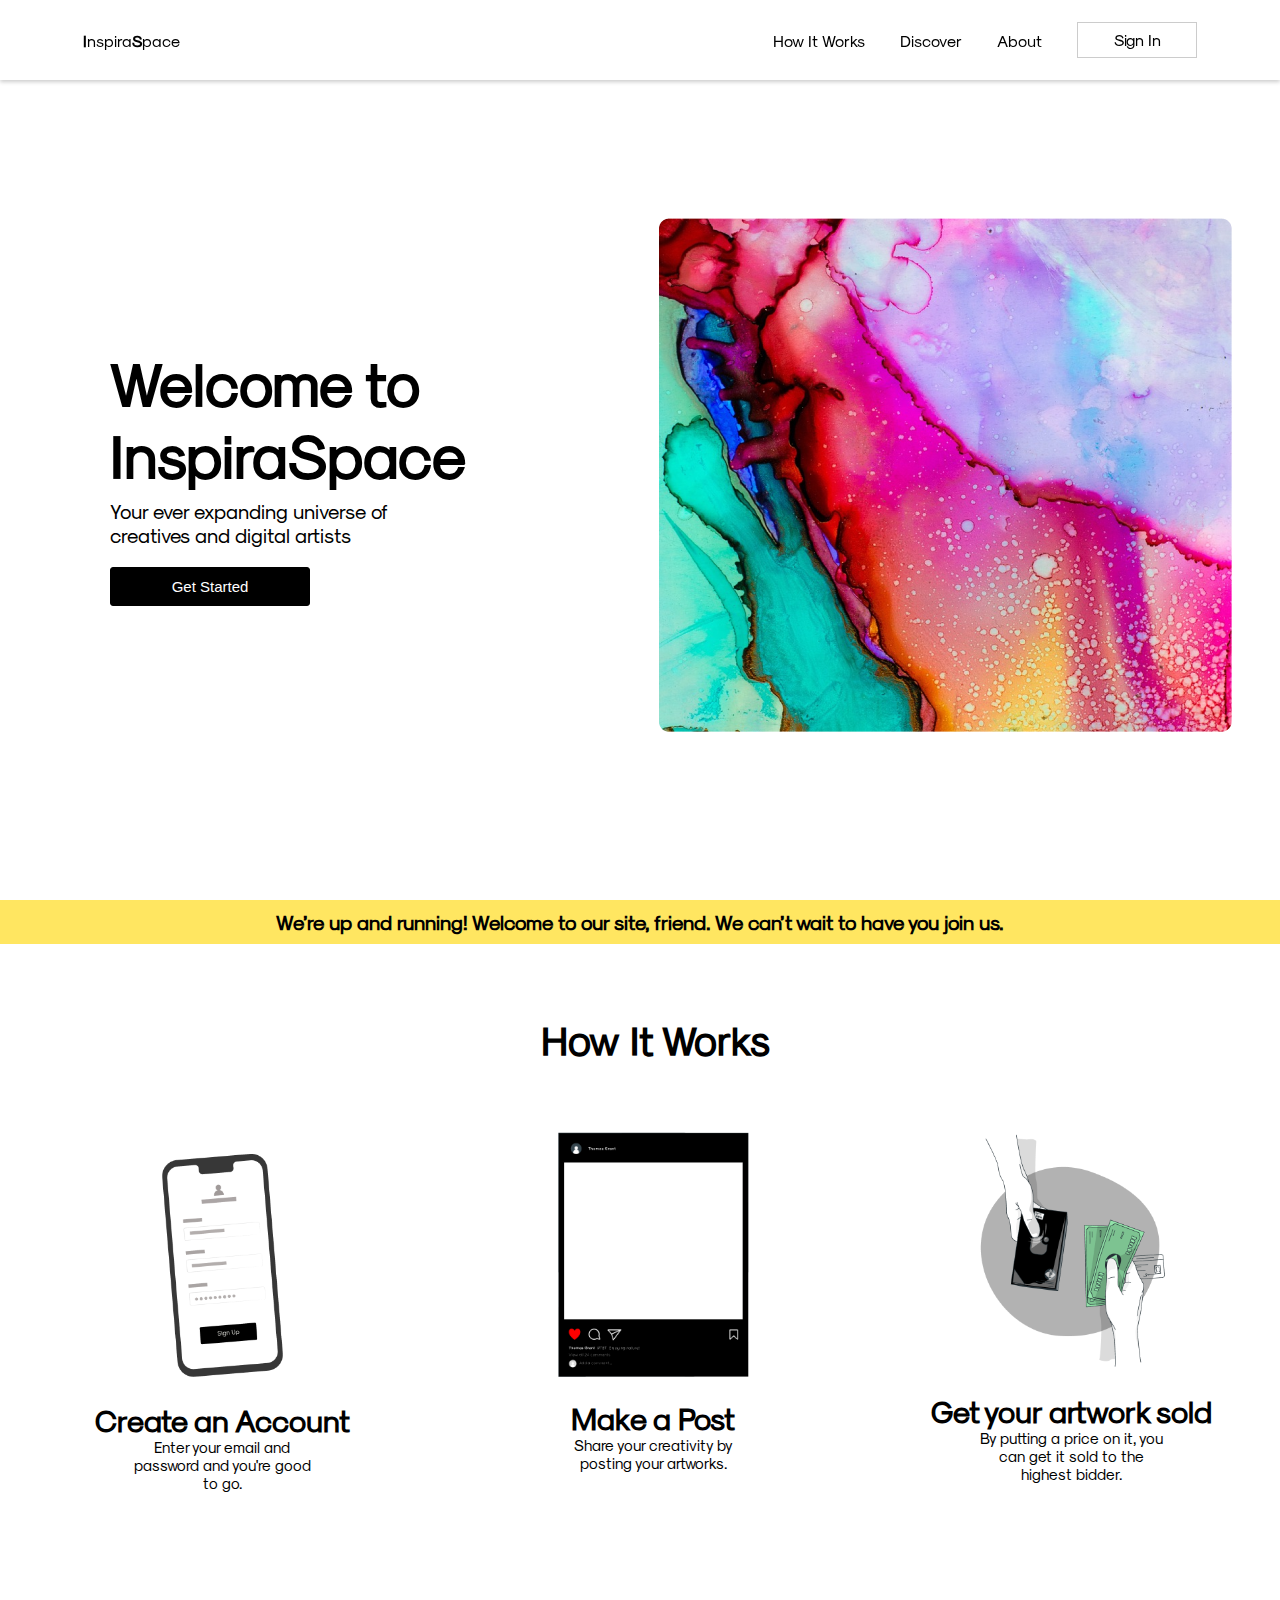
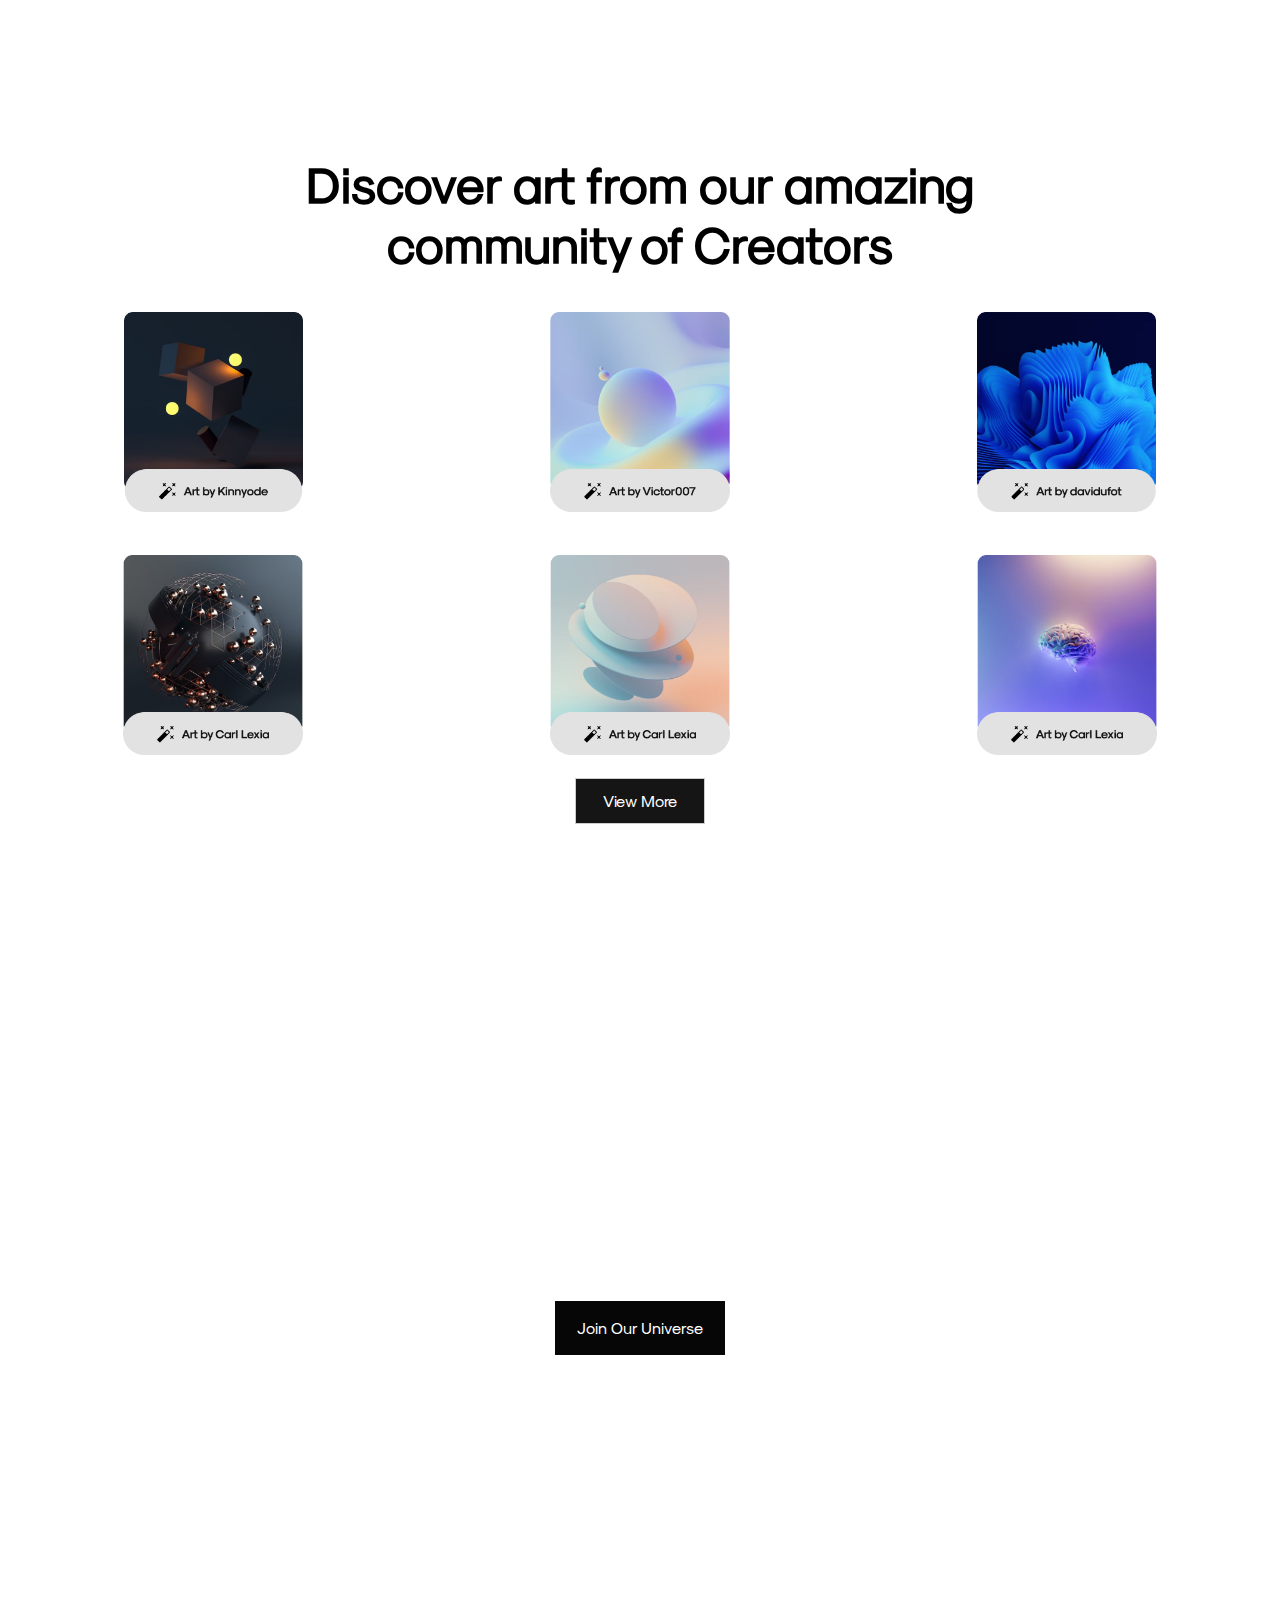
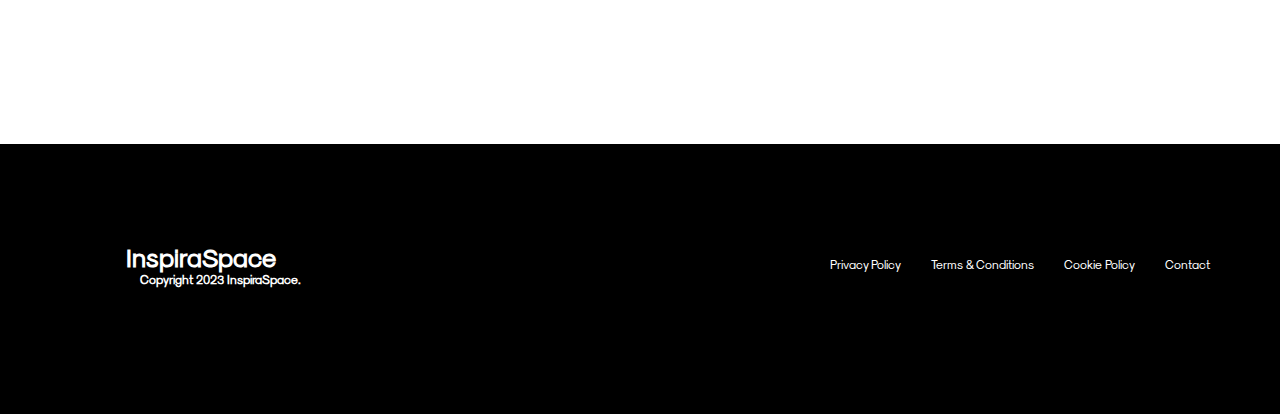
==== index.html @ c93349cf "yes" ====
<!DOCTYPE html>
<html lang="en">
  <head>
    <meta charset="UTF-8" />
    <meta http-equiv="X-UA-Compatible" content="IE=edge" />
    <meta name="viewport" content="width=device-width, initial-scale=1.0" />
    <title>InspiraSpace</title>
    <link rel="stylesheet" href="style.css" />
  </head>
  <body>
    <div class="header">
      <div class="navlinks">
        <p><b>I</b>nspira<b>S</b>pace</p>
        <a href=""></a>
        <a href=""></a>
        <a href=""></a>
        <a href=""></a>
        <div class="links">
          <a href=""></a>
          <a href=""></a>
          <a href=""></a>
          <a href=""></a>
          <a href="">How It Works</a>
          <a href="">Discover</a>
          <a href="">About</a>
          <a href="" class="signin"> Sign In </a>
        </div>
      </div>
    </div>

    <div class="twosections">
      <div class="section1">
        <div class="assets">
          <h1>Welcome to InspiraSpace</h1>
          <h2>Your ever expanding universe of creatives and digital artists</h2>
          <button>Get Started</button>
        </div>
      </div>

      <div class="section2"></div>
    </div>

    <div class="sectiontag">
      <p>
        We’re up and running! Welcome to our site, friend. We can’t wait to have
        you join us.
      </p>
    </div>
    <div class="text"><h1>How It Works</h1></div>
    <div class="divcontainer">
      <div class="middlesection">
        <div class="div1">
          <div class="sec1">
            <img src="Log In SVG.png" alt="" />
          </div>
          <h1>Create an Account</h1>
          <h2>Enter your email and password and you're good to go.</h2>
        </div>

        <div class="div2">
          <div class="sec2">
            <img src="Post.png" alt="" />
          </div>
          <h1>Make a Post</h1>
          <h2>Share your creativity by posting your artworks.</h2>
        </div>

        <div class="div3">
          <div class="sec3">
            <img src="Trade.png" alt="" />
          </div>
          <h1>Get your artwork sold</h1>
          <h2>
            By putting a price on it, you can get it sold to the highest bidder.
          </h2>
        </div>
      </div>
    </div>
    <div class="discoversection">
      <p>Discover art from our amazing community of Creators</p>
    </div>
    <div class="discoversection2">
      <div class="imagessection">
        <div class="sec7">
          <img src="Art Assets/one.png" alt="" />
        </div>

        <div class="sec8">
          <img src="Art Assets/two.png" alt="" />
        </div>

        <div class="sec9">
          <img src="Art Assets/three.png" alt="" />
        </div>
      </div>

      <div class="imagessection">
        <div class="sec4">
          <img src="Art Assets/four.png" alt="" />
        </div>

        <div class="sec5">
          <img src="Art Assets/five.png" alt="" />
        </div>

        <div class="sec6">
          <img src="Art Assets/six.png" alt="" />
        </div>
      </div>
    </div>

    <div class="viewmore">
      <p>View More</p>
    </div>
    <div class="footersection">
      <div class="footerimage">
        <div class="h1"></div>
        <h1>Unleash your creativity</h1>
        <div class="footerbutton">
          <p>Join Our Universe</p>
        </div>
      </div>
    </div>

    <div class="footertext">
      <div class="footersections">
        <div class="ftext1">
          <div class="details">
            <h1>InspiraSpace</h1>
            <h2>Copyright 2023 InspiraSpace.</h2>
          </div>
        </div>
        <div class="ftext2">
          <div class="detailstwo">
            <p>Privacy Policy</p>
            <p>Terms & Conditions</p>
            <p>Cookie Policy</p>
            <p>Contact</p>
          </div>
        </div>
      </div>
    </div>
  </body>
</html>
---- style.css ----
@font-face {
    font-family: myfont1;
    src: url(Sk-Modernist/Sk-Modernist-Regular.otf);
}


*,body{
    margin: 0;
    padding: 0;
    box-sizing: border-box;
}

body{
    font-family: myfont1;
}

.header{
    position: fixed;
    background-color: white;
    width: 100%;
    padding: 17px;
    box-shadow: 0 2px 4px 0 rgba(0,0,0,.2);
}

.navlinks{
    display: flex;
    width: 100%;
    align-items: center;
    padding: 5px;
    justify-content: space-evenly;
    gap: 30px;
    
}



.links{
    display: flex;
    gap: 35px;
    align-items: center;
}
.links a{
    text-decoration: none;
    color: black;
}


.twosections{
    display: flex;
    background-color: rgb(255, 255, 255);
    width: 100%;
    height: 100vh;
    padding: 30px;

}

.section1{
    display: flex;
    width: 100%;
    justify-content: flex-start;
    flex-direction: column;
    justify-content: center;
}

.assets{

    width: 95%;
    justify-self: flex-start;
    padding-left: 50px;
    margin-top: 50px;
}

.section1 h1{
    font-weight: 800;
    font-size: 60px;
    padding-left: 30px;
}

.section1 h2{
width: 60%;
display: flex;
padding-left: 30px;
font-size: 20px;
padding-top: 10px;
font-weight: lighter;
}


.section1 button{
    background-color: rgb(0, 0, 0);
    color: white;
    width: 200px;
    padding: 10px;
    border: 1px solid black;
    border-radius: 3px;
    font-size: 15px;
    justify-content: center;
    margin-top: 20px;
    margin-left: 30px;
    border: 1px solid black;
    transition: 0.5s;
}

.section1 button:hover{
    background-color: white;
    color: black;
}

.signin:hover{
    background-color: black;
    color: white;
    border: 1px solid #fff;
}

.signin{
    width: 120px;
    display: flex;
    justify-content: center;
    align-items: center;
    padding: 5px;
    border: 1px solid #ccc;
    text-decoration: none;
color: black;
font-weight: 400;
line-height: 24px;
letter-spacing: -0.01em;
transition: 0.5s;

}
.section2{
    display: flex;
    width: 100%;
    background-image: url(image\ 4.png);
    background-size:auto;
    background-repeat: no-repeat;
    background-position: center;
    margin-top: 50px;
}

.sectiontag{
    width: 100%;
    background-color: #FFE661;
    color: black;
    padding: 10px;
    text-align: center;
}

.sectiontag p{
    font-size: 20px;
    font-weight: bold;
}

.text h1{
    justify-content: center;
    display: flex;
    font-size: 40px;
    margin-top: 70px;
    margin-left: 30px;

}

.middlesection{
    margin-top: 50px;
    display: flex;
    width: 100%;
    height: 70vh;
}

.sec1{
    width: 100%;
    height: fit-content;
    padding: 20px;
    
}

.sec1:hover {
    -ms-transform: scale(1.1); 
    -webkit-transform: scale(1.1); 
    transform: scale(1.1); 
    transition: 0.4s;
  }

.div1 h1, .div2 h1, .div3 h1{
    font-size: 30px;

}

.div1 h2{
    font-size: 15px;
    width: 45%;
    margin-left: auto;
    margin-right: auto;
    font-weight: lighter;
}

.div2 h2{
    font-size: 15px;
    width: 40%;
    margin-left: auto;
    margin-right: auto;
    font-weight: lighter;
}

.div3 h2{
    font-size: 15px;
    width: 45%;
    margin-left: auto;
    margin-right: auto;
    font-weight: lighter;
}

.sec1 img{
    width: 100%;
    height: 227px;
    object-fit: contain;  
}

.sec3 img{
    width: 100%;
    height: 238px;
    object-fit: contain;  
}


.sec2 img{
    width: 100%;
    height: 245px;
    object-fit: contain;
}

.sec2{
    width: 100%;
    height: fit-content;
padding: 20px;

}

.sec2:hover {
    -ms-transform: scale(1.1); 
    -webkit-transform: scale(1.1); 
    transform: scale(1.1); 
    transition: 0.4s;
  }

.sec3{
    width: 100%;
    height: fit-content;
    padding: 20px;
    
}

.sec3:hover {
    -ms-transform: scale(1.1); 
    -webkit-transform: scale(1.1); 
    transform: scale(1.1); 
    transition: 0.4s;
  }

.sec4, .sec5, .sec6{
    width: 100%;
    padding: 10px;
}

.sec4 img, .sec5 img, .sec6 img{
    width: 100%;
    height: 200px;
    object-fit: contain;
}

.sec7, .sec8, .sec9{
    width: 100%;
    padding: 10px;
}

.sec7 img, .sec8 img, .sec9 img{
    width: 100%;
    height: 200px;
    object-fit: contain;
}




.div1{
    display: flex;
    flex-direction: column;
    width: 100%;
    text-align: center;
    padding: 20px;
}


.div2{
    text-align: center;
    display: flex;
    flex-direction: column;
    width: 100%;
}

.div3{
    display: flex;
    flex-direction: column;
    width: 100%;
    text-align: center;
}

.divcontainer{
    display: flex;
}

.discoversection{
    width: 100%;
    color: black;
    padding: 10px;
    text-align: center;
    display: flex;
    justify-content: center;
}

.discoversection p{
    font-size: 50px;
    font-weight: bold;
    width: 60%;
}

.imagessection{
    display: flex;
    width: 100%;
    margin-top: 20px;
    


}


.viewmore{
    width:130px;
    display: flex;
    justify-content: center;
    align-items: center;
    padding: 10px;
    border: 1px solid #ccc;
    text-decoration: none;
    color: white;
    background-color: #151515;
    font-weight: 400;
    line-height: 24px;
    letter-spacing: -0.01em;
    transition: 0.5s;
    margin-left: auto;
    margin-right: auto;
    margin-top: 10px;

}




.footersection{
    display: flex;
    margin-top: 20px;
    background-image: url(Frame\ 96.png);
    width: 100%;
    height: 100vh;
    justify-content: center;
    align-items: center;
    text-align: center;
    background-repeat: no-repeat;
    background-size: cover;
    background-attachment: fixed;
    
}


.footerimage h1{
   color: white;
  

}
.footerbutton{
    display:flex;
justify-content: center;


}

.footerbutton p{
    width:170px;
    display: flex;
    justify-content: center;
    align-items: center;
    padding: 15px;
    text-decoration: none;
    color: white;
    background-color: #060606;
    font-weight: 400;
    line-height: 24px;
    margin-top: 30px;
}

.footertext{
    display: flex;
    background: black;
    width: 100%;
    height: 30vh;
}

.footersections{
    display: flex;
    width: 100%;
    padding: 20px;
    justify-content: center;
}

.ftext1{
    display: flex;
    width: 100%;
    height: 200px;
  
}

.ftext2{
    display: flex;
    width: 100%;
    height: 200px;
}

.details{
    display: flex;
    justify-content: center;
    flex-direction: column;
    align-items: center;
    text-align: center;
}


.details h1{
font-size: 25px;
padding-left: 80px;
color: white;

}

.details h2{
    font-size: 12px;
    padding-left: 120px;
    color: white;
}

.detailstwo{
    margin-right: 50px;
    display: flex;
    justify-content: center;
    flex-direction: row;
    gap: 30px;
    align-items: center;
    text-align: center;
    margin-left: auto;
}
.detailstwo p{
    font-size: 12px;
    color: white;
}
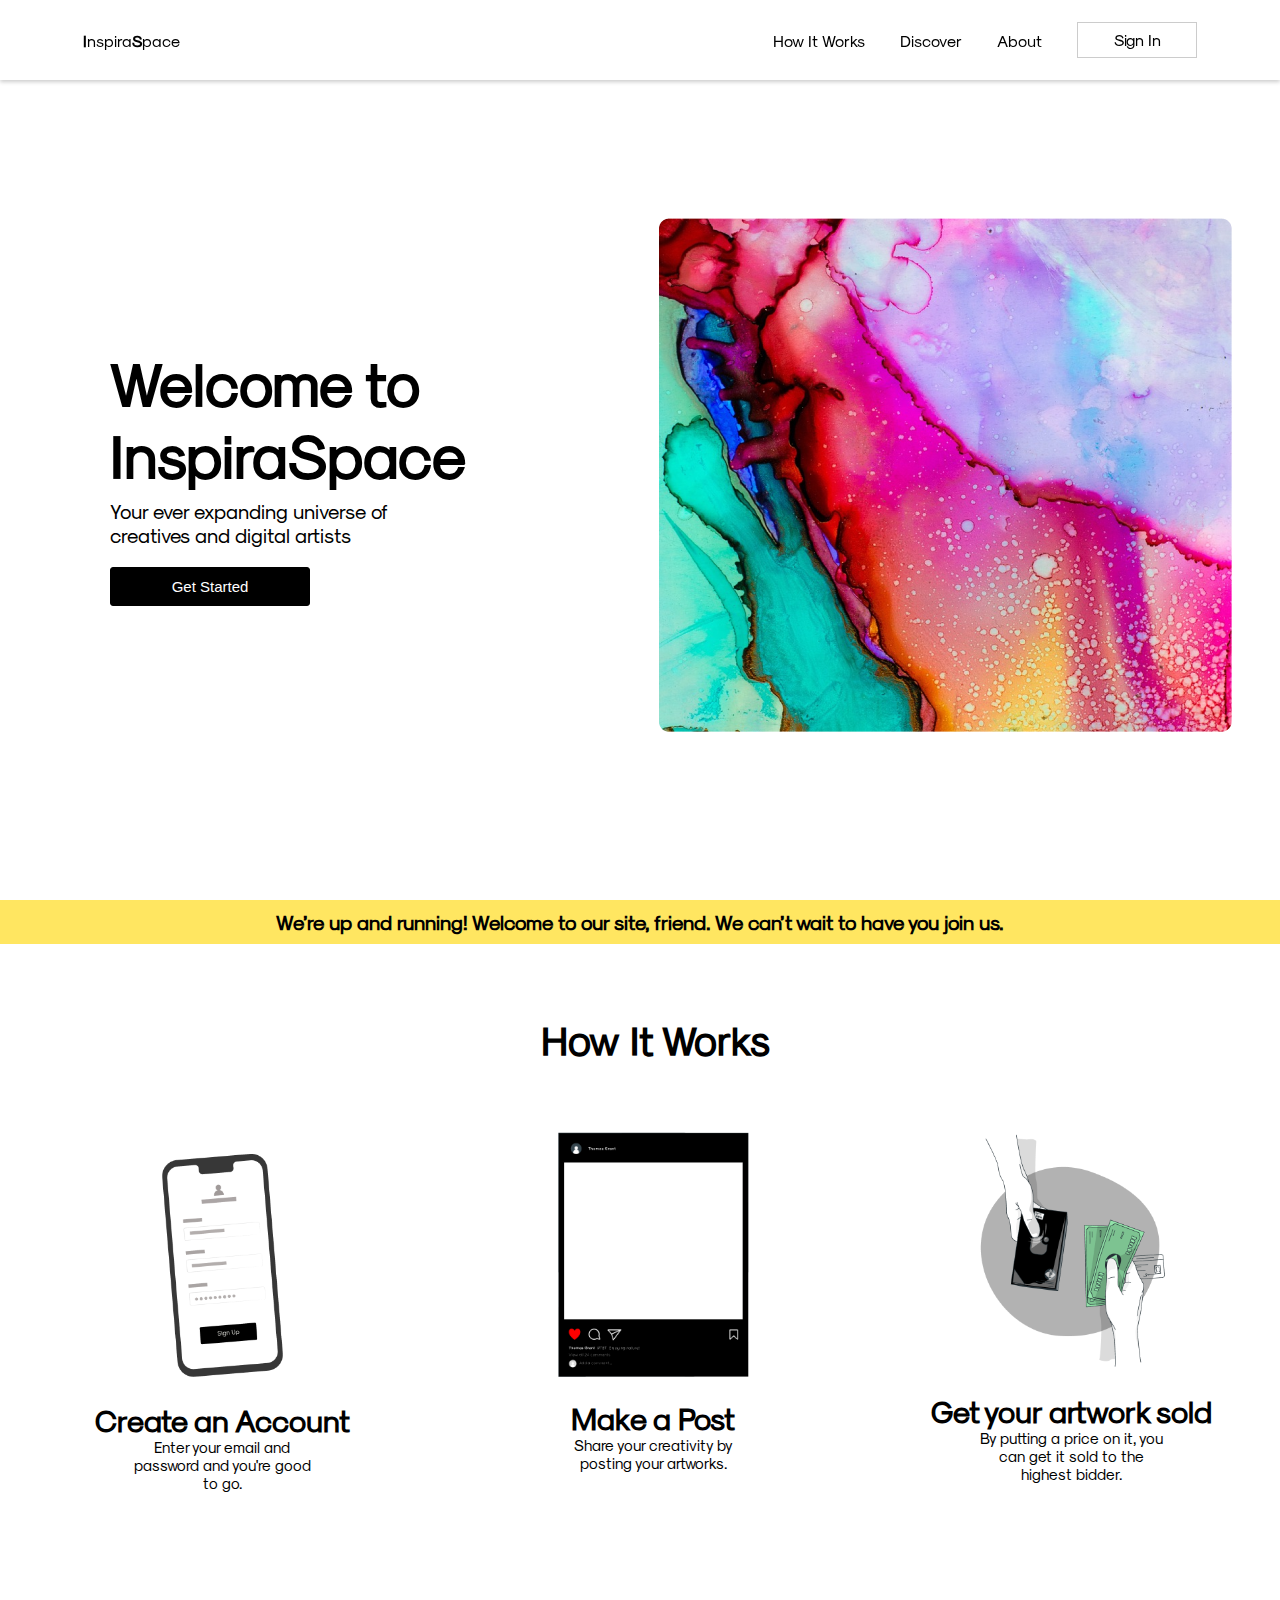
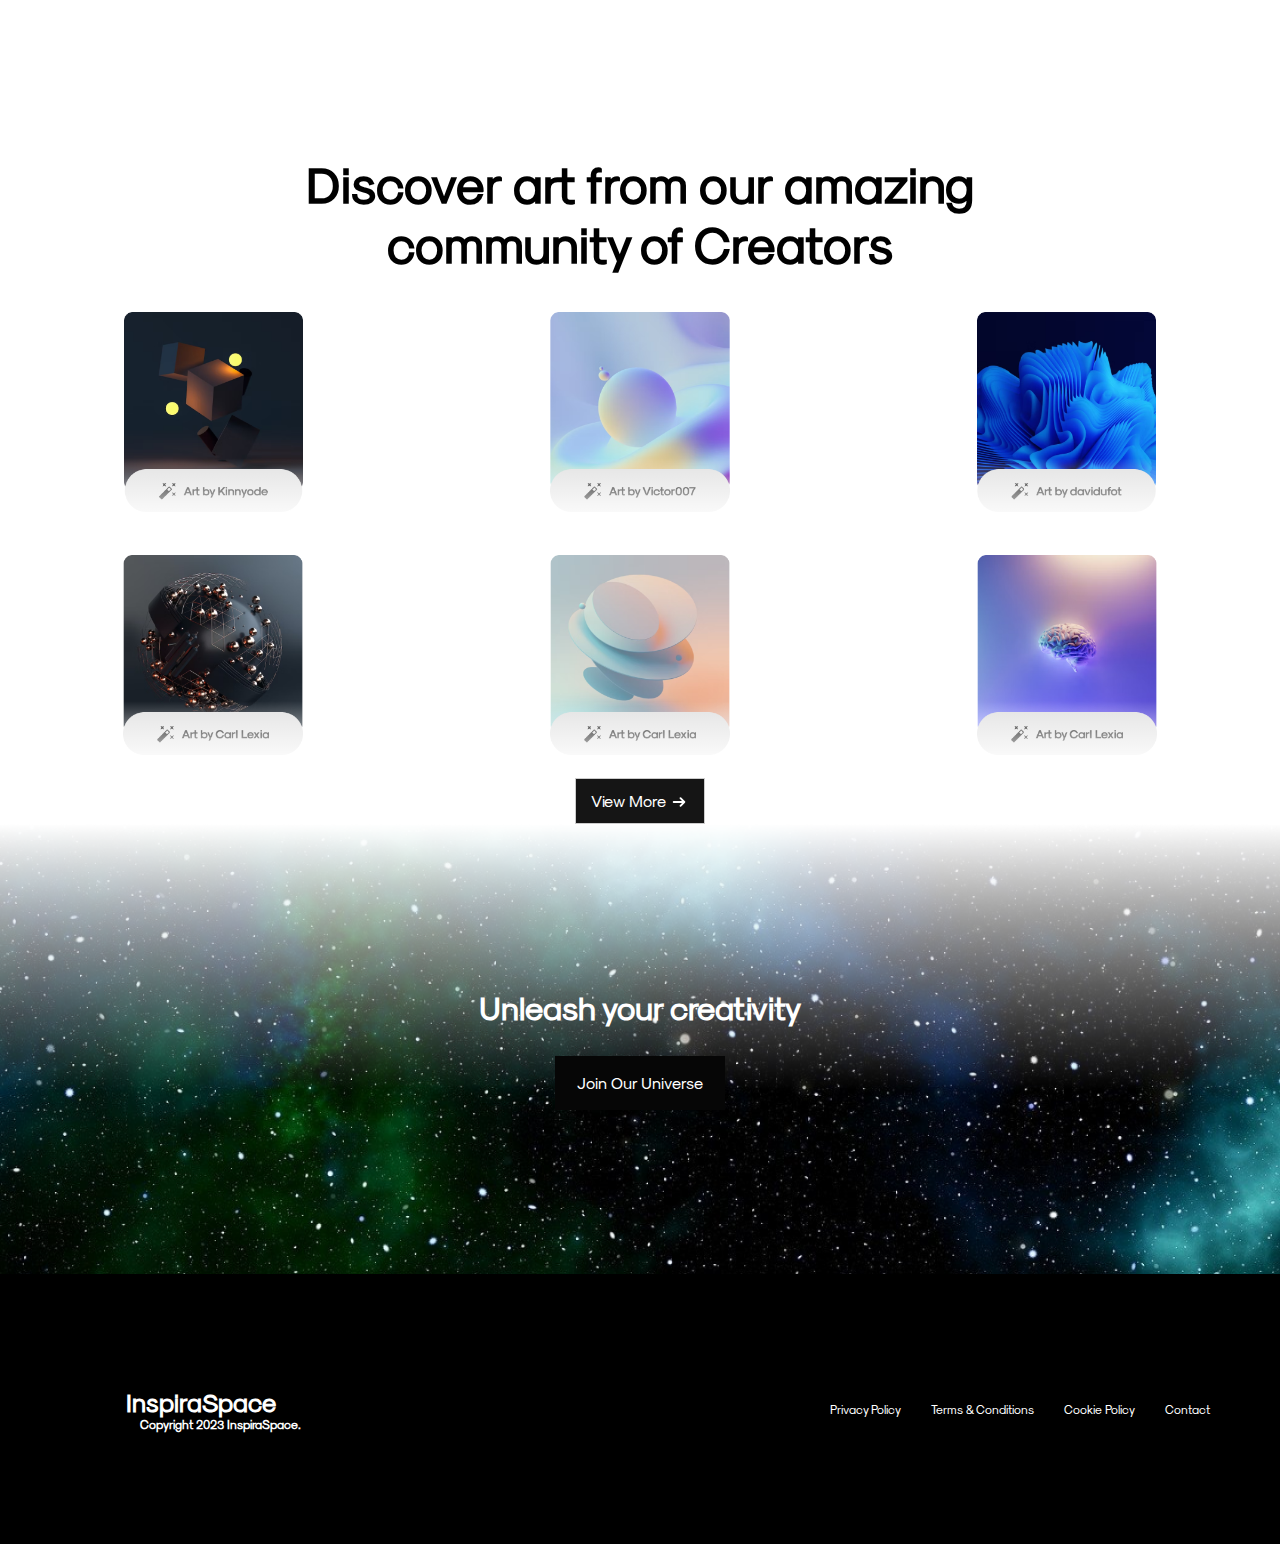
==== commit 625bd591: "Update: Some Minor Fixes" ====
--- a/index.html
+++ b/index.html
@@ -7,6 +7,7 @@
     <title>InspiraSpace</title>
     <link rel="stylesheet" href="style.css" />
   </head>
+
   <body>
     <div class="header">
       <div class="navlinks">
@@ -46,7 +47,9 @@
         you join us.
       </p>
     </div>
-    <div class="text"><h1>How It Works</h1></div>
+    <div class="text">
+      <h1>How It Works</h1>
+    </div>
     <div class="divcontainer">
       <div class="middlesection">
         <div class="div1">
@@ -110,7 +113,25 @@
     </div>
 
     <div class="viewmore">
-      <p>View More</p>
+      <p>
+        View More
+        <svg
+          width="20"
+          height="10"
+          viewBox="0 0 20 16"
+          fill="none"
+          xmlns="http://www.w3.org/2000/svg"
+        >
+          <path
+            d="M12.43 1.93005L18.5 8.00005L12.43 14.0701M1.5 8.00005H18.33"
+            stroke="white"
+            stroke-width="3"
+            stroke-miterlimit="10"
+            stroke-linecap="round"
+            stroke-linejoin="round"
+          />
+        </svg>
+      </p>
     </div>
     <div class="footersection">
       <div class="footerimage">
--- a/style.css
+++ b/style.css
@@ -3,58 +3,55 @@
     src: url(Sk-Modernist/Sk-Modernist-Regular.otf);
 }
 
-
-*,body{
+*,
+body {
     margin: 0;
     padding: 0;
     box-sizing: border-box;
 }
 
-body{
+body {
     font-family: myfont1;
 }
 
-.header{
+.header {
     position: fixed;
     background-color: white;
     width: 100%;
     padding: 17px;
-    box-shadow: 0 2px 4px 0 rgba(0,0,0,.2);
-}
-
-.navlinks{
+    box-shadow: 0 2px 4px 0 rgba(0, 0, 0, 0.2);
+    z-index: 10000;
+}
+
+.navlinks {
     display: flex;
     width: 100%;
     align-items: center;
     padding: 5px;
     justify-content: space-evenly;
     gap: 30px;
-    
-}
-
-
-
-.links{
+}
+
+.links {
     display: flex;
     gap: 35px;
     align-items: center;
 }
-.links a{
+
+.links a {
     text-decoration: none;
     color: black;
 }
 
-
-.twosections{
+.twosections {
     display: flex;
     background-color: rgb(255, 255, 255);
     width: 100%;
     height: 100vh;
     padding: 30px;
-
-}
-
-.section1{
+}
+
+.section1 {
     display: flex;
     width: 100%;
     justify-content: flex-start;
@@ -62,31 +59,29 @@
     justify-content: center;
 }
 
-.assets{
-
+.assets {
     width: 95%;
     justify-self: flex-start;
     padding-left: 50px;
     margin-top: 50px;
 }
 
-.section1 h1{
+.section1 h1 {
     font-weight: 800;
     font-size: 60px;
     padding-left: 30px;
 }
 
-.section1 h2{
-width: 60%;
-display: flex;
-padding-left: 30px;
-font-size: 20px;
-padding-top: 10px;
-font-weight: lighter;
-}
-
-
-.section1 button{
+.section1 h2 {
+    width: 60%;
+    display: flex;
+    padding-left: 30px;
+    font-size: 20px;
+    padding-top: 10px;
+    font-weight: lighter;
+}
+
+.section1 button {
     background-color: rgb(0, 0, 0);
     color: white;
     width: 200px;
@@ -101,18 +96,18 @@
     transition: 0.5s;
 }
 
-.section1 button:hover{
+.section1 button:hover {
     background-color: white;
     color: black;
 }
 
-.signin:hover{
+.signin:hover {
     background-color: black;
     color: white;
     border: 1px solid #fff;
 }
 
-.signin{
+.signin {
     width: 120px;
     display: flex;
     justify-content: center;
@@ -120,72 +115,71 @@
     padding: 5px;
     border: 1px solid #ccc;
     text-decoration: none;
-color: black;
-font-weight: 400;
-line-height: 24px;
-letter-spacing: -0.01em;
-transition: 0.5s;
-
-}
-.section2{
+    color: black;
+    font-weight: 400;
+    line-height: 24px;
+    letter-spacing: -0.01em;
+    transition: 0.5s;
+}
+
+.section2 {
     display: flex;
     width: 100%;
     background-image: url(image\ 4.png);
-    background-size:auto;
+    background-size: auto;
     background-repeat: no-repeat;
     background-position: center;
     margin-top: 50px;
 }
 
-.sectiontag{
-    width: 100%;
-    background-color: #FFE661;
+.sectiontag {
+    width: 100%;
+    background-color: #ffe661;
     color: black;
     padding: 10px;
     text-align: center;
 }
 
-.sectiontag p{
+.sectiontag p {
     font-size: 20px;
     font-weight: bold;
 }
 
-.text h1{
+.text h1 {
     justify-content: center;
     display: flex;
     font-size: 40px;
     margin-top: 70px;
     margin-left: 30px;
-
-}
-
-.middlesection{
+}
+
+.middlesection {
     margin-top: 50px;
     display: flex;
     width: 100%;
     height: 70vh;
 }
 
-.sec1{
+.sec1 {
     width: 100%;
     height: fit-content;
     padding: 20px;
-    
 }
 
 .sec1:hover {
-    -ms-transform: scale(1.1); 
-    -webkit-transform: scale(1.1); 
-    transform: scale(1.1); 
+    -ms-transform: scale(1.1);
+    -webkit-transform: scale(1.1);
+    transform: scale(1.1);
     transition: 0.4s;
-  }
-
-.div1 h1, .div2 h1, .div3 h1{
+}
+
+.div1 h1,
+.div2 h1,
+.div3 h1 {
     font-size: 30px;
-
-}
-
-.div1 h2{
+}
+
+.div1 h2 {
     font-size: 15px;
     width: 45%;
     margin-left: auto;
@@ -193,7 +187,7 @@
     font-weight: lighter;
 }
 
-.div2 h2{
+.div2 h2 {
     font-size: 15px;
     width: 40%;
     margin-left: auto;
@@ -201,7 +195,7 @@
     font-weight: lighter;
 }
 
-.div3 h2{
+.div3 h2 {
     font-size: 15px;
     width: 45%;
     margin-left: auto;
@@ -209,79 +203,81 @@
     font-weight: lighter;
 }
 
-.sec1 img{
+.sec1 img {
     width: 100%;
     height: 227px;
-    object-fit: contain;  
-}
-
-.sec3 img{
+    object-fit: contain;
+}
+
+.sec3 img {
     width: 100%;
     height: 238px;
-    object-fit: contain;  
-}
-
-
-.sec2 img{
+    object-fit: contain;
+}
+
+.sec2 img {
     width: 100%;
     height: 245px;
     object-fit: contain;
 }
 
-.sec2{
-    width: 100%;
-    height: fit-content;
-padding: 20px;
-
-}
-
-.sec2:hover {
-    -ms-transform: scale(1.1); 
-    -webkit-transform: scale(1.1); 
-    transform: scale(1.1); 
-    transition: 0.4s;
-  }
-
-.sec3{
+.sec2 {
     width: 100%;
     height: fit-content;
     padding: 20px;
-    
+}
+
+.sec2:hover {
+    -ms-transform: scale(1.1);
+    -webkit-transform: scale(1.1);
+    transform: scale(1.1);
+    transition: 0.4s;
+}
+
+.sec3 {
+    width: 100%;
+    height: fit-content;
+    padding: 20px;
 }
 
 .sec3:hover {
-    -ms-transform: scale(1.1); 
-    -webkit-transform: scale(1.1); 
-    transform: scale(1.1); 
+    -ms-transform: scale(1.1);
+    -webkit-transform: scale(1.1);
+    transform: scale(1.1);
     transition: 0.4s;
-  }
-
-.sec4, .sec5, .sec6{
-    width: 100%;
-    padding: 10px;
-}
-
-.sec4 img, .sec5 img, .sec6 img{
+}
+
+.sec4,
+.sec5,
+.sec6 {
+    width: 100%;
+    padding: 10px;
+}
+
+.sec4 img,
+.sec5 img,
+.sec6 img {
     width: 100%;
     height: 200px;
     object-fit: contain;
 }
 
-.sec7, .sec8, .sec9{
-    width: 100%;
-    padding: 10px;
-}
-
-.sec7 img, .sec8 img, .sec9 img{
+.sec7,
+.sec8,
+.sec9 {
+    width: 100%;
+    padding: 10px;
+}
+
+.sec7 img,
+.sec8 img,
+.sec9 img {
     width: 100%;
     height: 200px;
     object-fit: contain;
 }
 
-
-
-
-.div1{
+.div1 {
     display: flex;
     flex-direction: column;
     width: 100%;
@@ -289,26 +285,25 @@
     padding: 20px;
 }
 
-
-.div2{
+.div2 {
     text-align: center;
     display: flex;
     flex-direction: column;
     width: 100%;
 }
 
-.div3{
+.div3 {
     display: flex;
     flex-direction: column;
     width: 100%;
     text-align: center;
 }
 
-.divcontainer{
-    display: flex;
-}
-
-.discoversection{
+.divcontainer {
+    display: flex;
+}
+
+.discoversection {
     width: 100%;
     color: black;
     padding: 10px;
@@ -317,24 +312,32 @@
     justify-content: center;
 }
 
-.discoversection p{
+.discoversection p {
     font-size: 50px;
     font-weight: bold;
     width: 60%;
 }
 
-.imagessection{
+.imagessection {
     display: flex;
     width: 100%;
     margin-top: 20px;
-    
-
-
-}
-
-
-.viewmore{
-    width:130px;
+    position: relative;
+}
+
+.imagessection::before {
+    content: "";
+    position: absolute;
+    top: 0;
+    left: 0;
+    width: 100%;
+    height: 100%;
+    background: linear-gradient( 180deg, rgba(217, 217, 217, 0) 70%, #ffffff 100%);
+    pointer-events: none;
+}
+
+.viewmore {
+    width: 130px;
     display: flex;
     justify-content: center;
     align-items: center;
@@ -350,42 +353,31 @@
     margin-left: auto;
     margin-right: auto;
     margin-top: 10px;
-
-}
-
-
-
-
-.footersection{
-    display: flex;
-    margin-top: 20px;
+    position: relative;
+}
+
+.footersection {
+    display: flex;
     background-image: url(Frame\ 96.png);
     width: 100%;
-    height: 100vh;
-    justify-content: center;
-    align-items: center;
-    text-align: center;
-    background-repeat: no-repeat;
+    height: 50vh;
+    justify-content: center;
+    align-items: center;
+    text-align: center;
     background-size: cover;
-    background-attachment: fixed;
-    
-}
-
-
-.footerimage h1{
-   color: white;
-  
-
-}
-.footerbutton{
-    display:flex;
-justify-content: center;
-
-
-}
-
-.footerbutton p{
-    width:170px;
+}
+
+.footerimage h1 {
+    color: white;
+}
+
+.footerbutton {
+    display: flex;
+    justify-content: center;
+}
+
+.footerbutton p {
+    width: 170px;
     display: flex;
     justify-content: center;
     align-items: center;
@@ -398,34 +390,31 @@
     margin-top: 30px;
 }
 
-.footertext{
+.footertext {
     display: flex;
     background: black;
     width: 100%;
     height: 30vh;
 }
 
-.footersections{
+.footersections {
     display: flex;
     width: 100%;
     padding: 20px;
     justify-content: center;
 }
 
-.ftext1{
-    display: flex;
-    width: 100%;
-    height: 200px;
-  
-}
-
-.ftext2{
-    display: flex;
-    width: 100%;
-    height: 200px;
-}
-
-.details{
+.ftext1 {
+    display: flex;
+    width: 100%;
+}
+
+.ftext2 {
+    display: flex;
+    width: 100%;
+}
+
+.details {
     display: flex;
     justify-content: center;
     flex-direction: column;
@@ -433,21 +422,19 @@
     text-align: center;
 }
 
-
-.details h1{
-font-size: 25px;
-padding-left: 80px;
-color: white;
-
-}
-
-.details h2{
+.details h1 {
+    font-size: 25px;
+    padding-left: 80px;
+    color: white;
+}
+
+.details h2 {
     font-size: 12px;
     padding-left: 120px;
     color: white;
 }
 
-.detailstwo{
+.detailstwo {
     margin-right: 50px;
     display: flex;
     justify-content: center;
@@ -457,7 +444,8 @@
     text-align: center;
     margin-left: auto;
 }
-.detailstwo p{
+
+.detailstwo p {
     font-size: 12px;
     color: white;
 }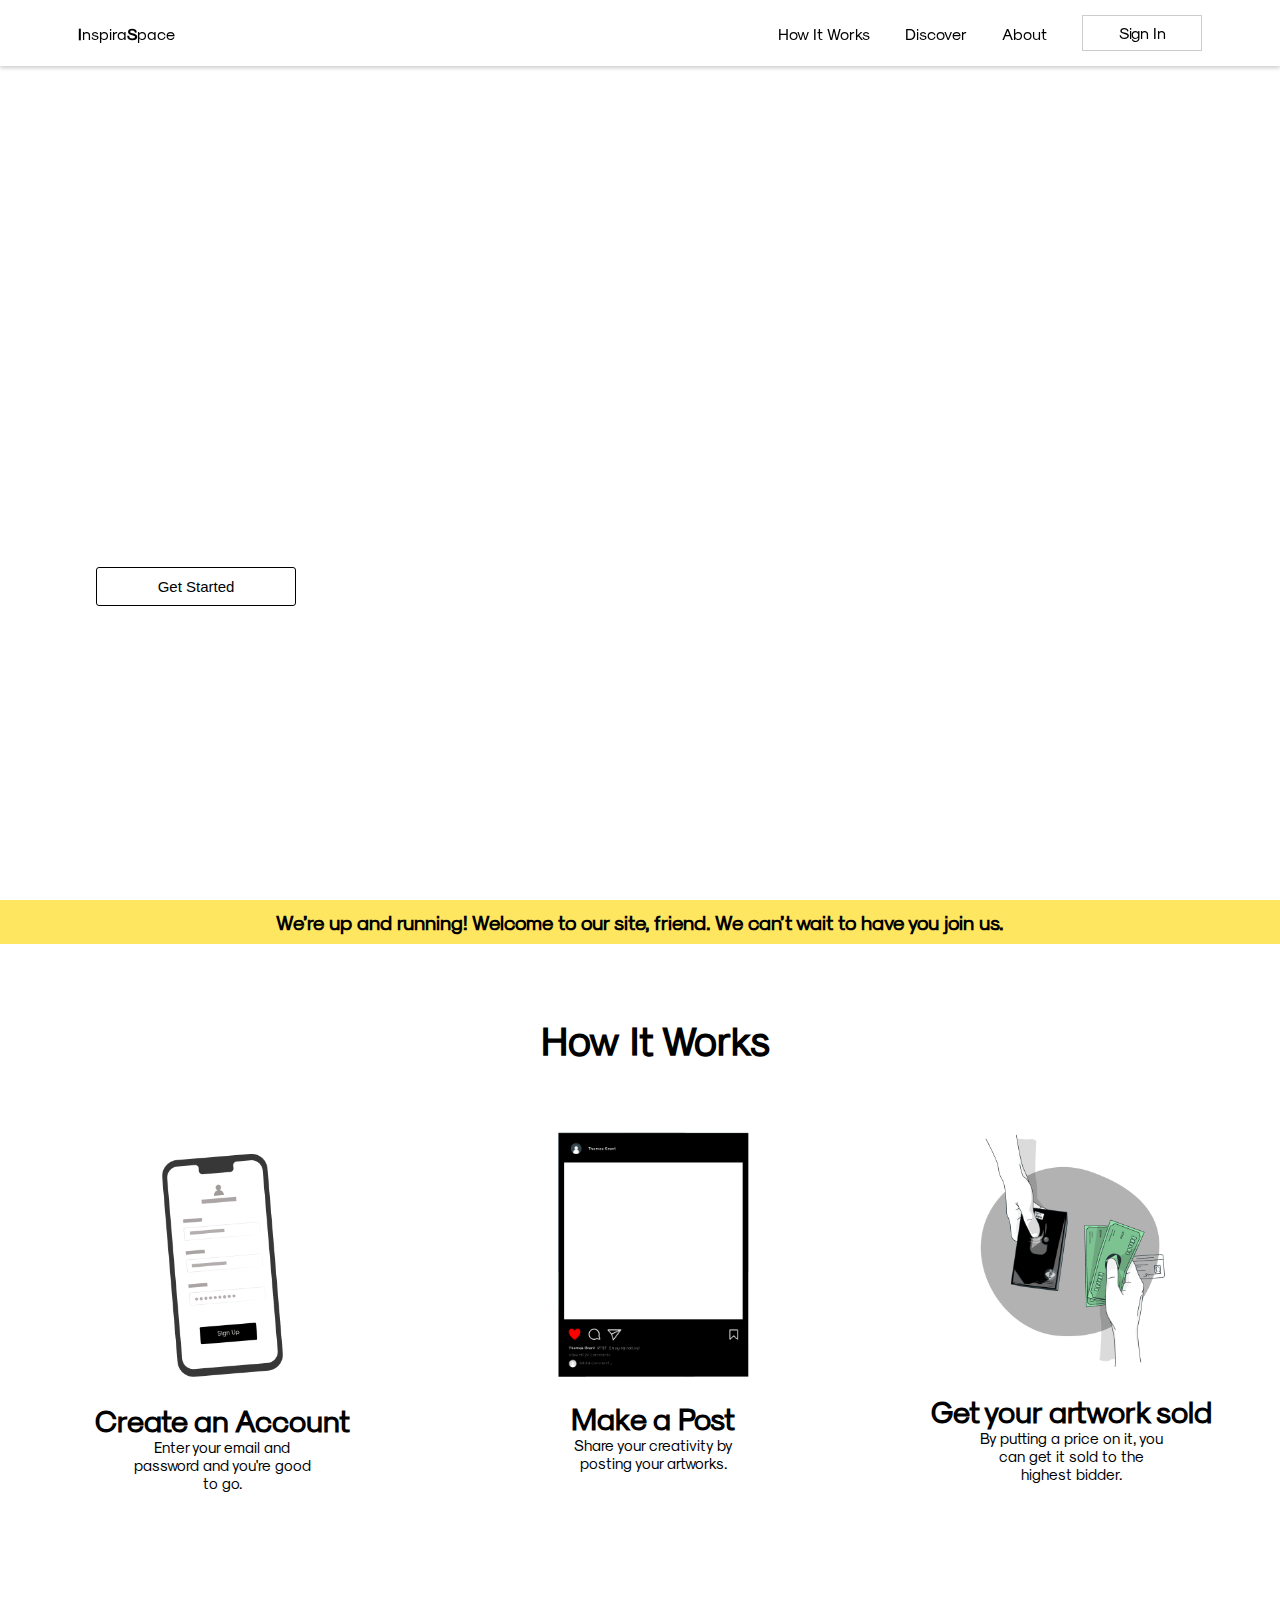
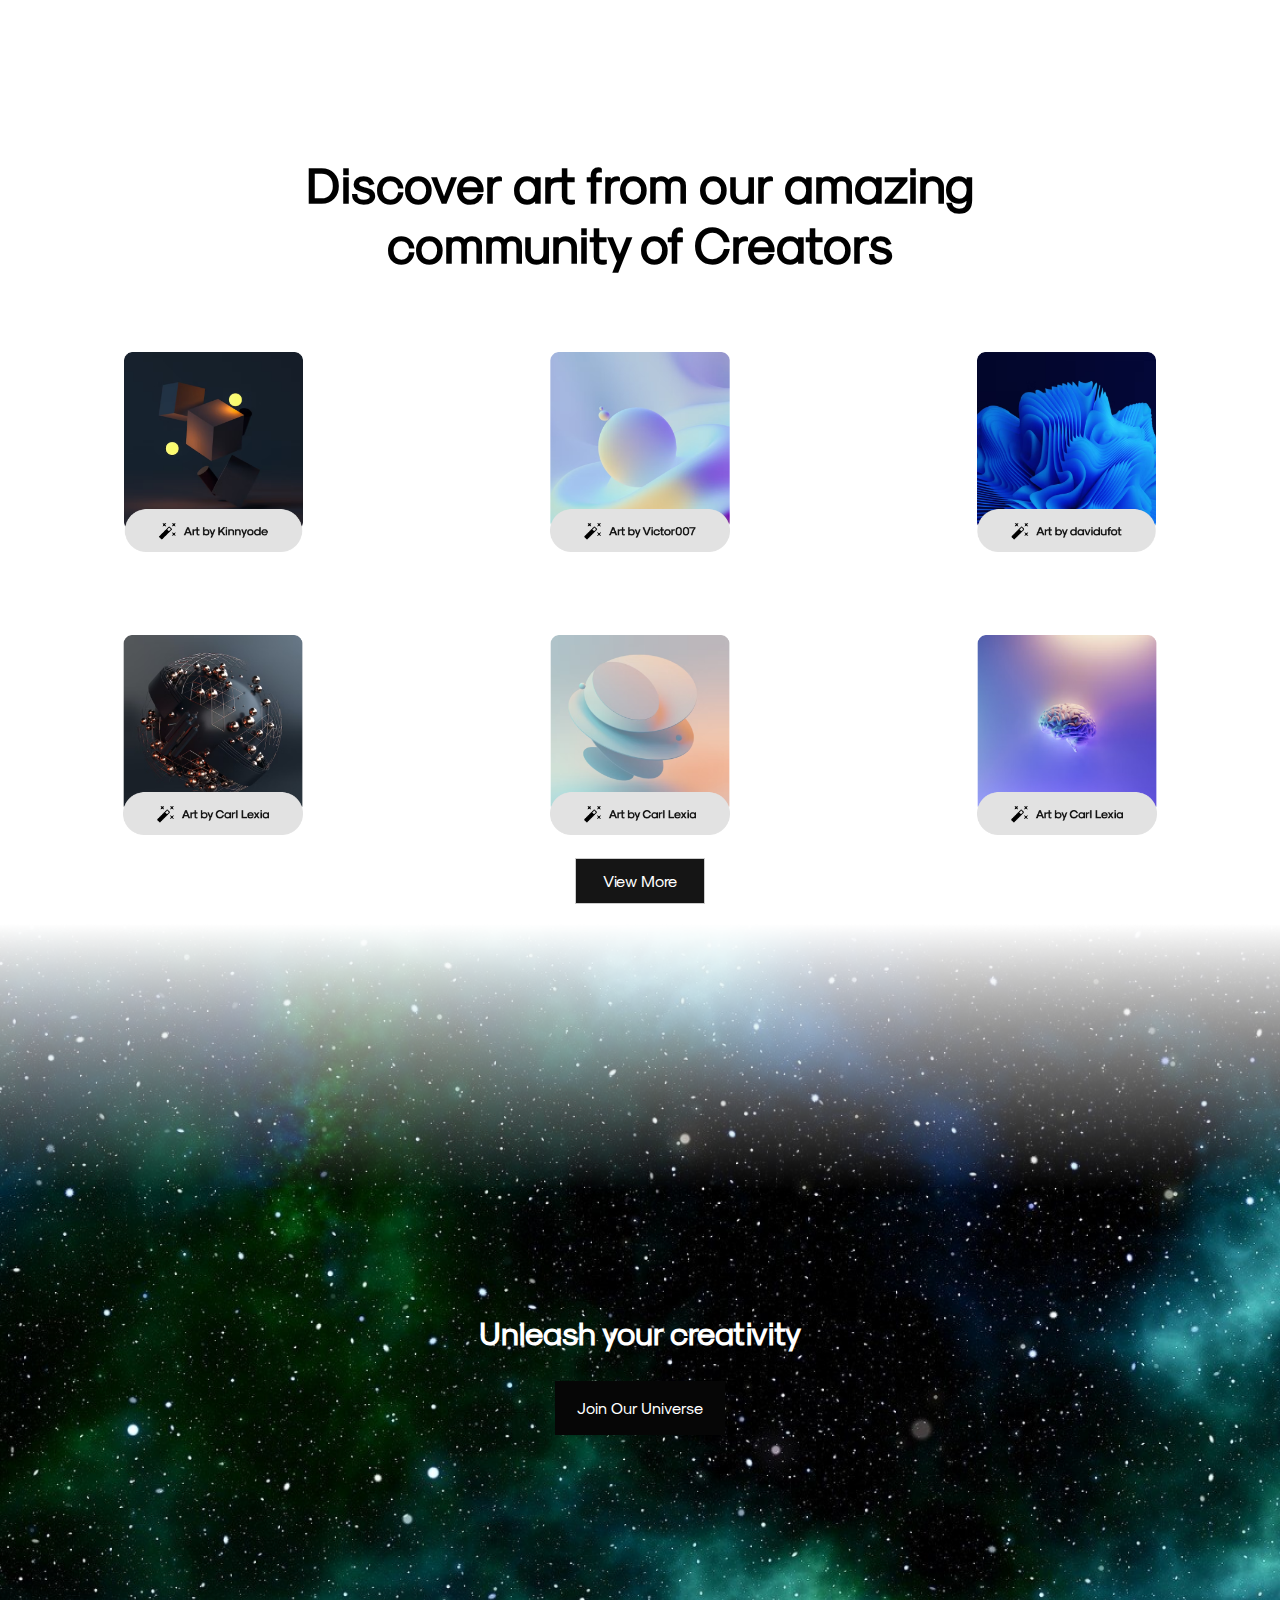
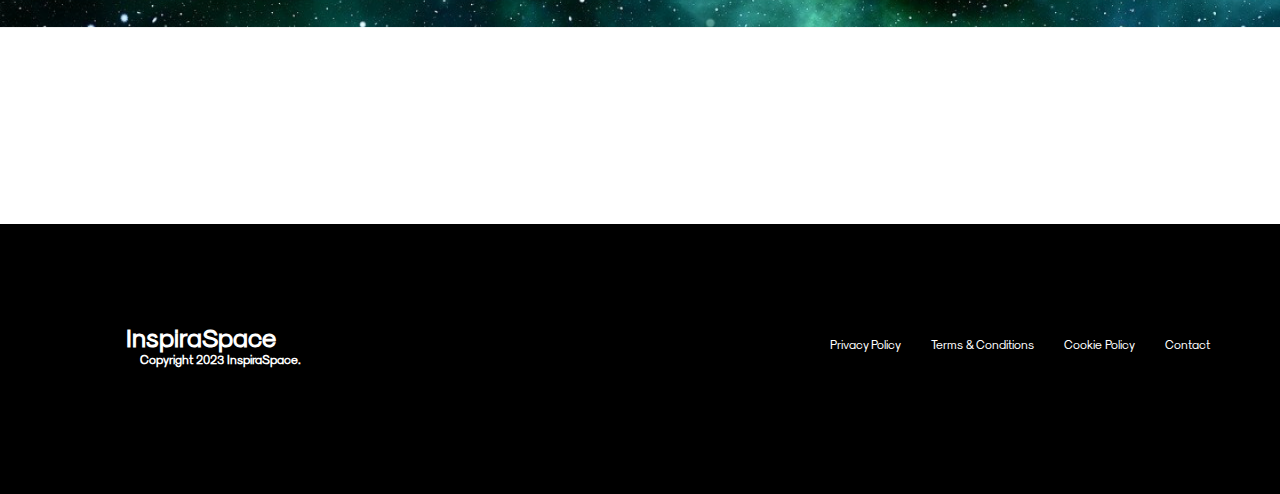
==== commit 76495ab7: "yes" ====
--- a/index.html
+++ b/index.html
@@ -7,7 +7,6 @@
     <title>InspiraSpace</title>
     <link rel="stylesheet" href="style.css" />
   </head>
-
   <body>
     <div class="header">
       <div class="navlinks">
@@ -21,24 +20,22 @@
           <a href=""></a>
           <a href=""></a>
           <a href=""></a>
-          <a href="">How It Works</a>
-          <a href="">Discover</a>
-          <a href="">About</a>
-          <a href="" class="signin"> Sign In </a>
+          <a href="Howitworks.html">How It Works</a>
+          <a href="discovermore.html">Discover</a>
+          <a href="about.html">About</a>
+          <a href="signin.html" class="signin"> Sign In </a>
         </div>
       </div>
     </div>
 
-    <div class="twosections">
-      <div class="section1">
+    <div class="section1">
+      <div class="sectiontexthead">
         <div class="assets">
           <h1>Welcome to InspiraSpace</h1>
           <h2>Your ever expanding universe of creatives and digital artists</h2>
-          <button>Get Started</button>
+          <a href="signup.html"><button>Get Started</button></a>
         </div>
       </div>
-
-      <div class="section2"></div>
     </div>
 
     <div class="sectiontag">
@@ -47,9 +44,7 @@
         you join us.
       </p>
     </div>
-    <div class="text">
-      <h1>How It Works</h1>
-    </div>
+    <div class="text"><h1>How It Works</h1></div>
     <div class="divcontainer">
       <div class="middlesection">
         <div class="div1">
@@ -113,25 +108,7 @@
     </div>
 
     <div class="viewmore">
-      <p>
-        View More
-        <svg
-          width="20"
-          height="10"
-          viewBox="0 0 20 16"
-          fill="none"
-          xmlns="http://www.w3.org/2000/svg"
-        >
-          <path
-            d="M12.43 1.93005L18.5 8.00005L12.43 14.0701M1.5 8.00005H18.33"
-            stroke="white"
-            stroke-width="3"
-            stroke-miterlimit="10"
-            stroke-linecap="round"
-            stroke-linejoin="round"
-          />
-        </svg>
-      </p>
+      <p>View More</p>
     </div>
     <div class="footersection">
       <div class="footerimage">
--- a/style.css
+++ b/style.css
@@ -3,87 +3,97 @@
     src: url(Sk-Modernist/Sk-Modernist-Regular.otf);
 }
 
-*,
-body {
+
+*,body{
     margin: 0;
     padding: 0;
     box-sizing: border-box;
 }
 
-body {
+body{
     font-family: myfont1;
 }
 
-.header {
+.header{
     position: fixed;
     background-color: white;
     width: 100%;
-    padding: 17px;
-    box-shadow: 0 2px 4px 0 rgba(0, 0, 0, 0.2);
-    z-index: 10000;
-}
-
-.navlinks {
+    padding: 10px;
+    box-shadow: 0 2px 4px 0 rgba(0,0,0,.2);
+}
+
+.navlinks{
     display: flex;
     width: 100%;
     align-items: center;
     padding: 5px;
     justify-content: space-evenly;
     gap: 30px;
-}
-
-.links {
+    
+}
+
+
+
+.links{
     display: flex;
     gap: 35px;
     align-items: center;
 }
-
-.links a {
+.links a{
     text-decoration: none;
     color: black;
 }
 
-.twosections {
-    display: flex;
-    background-color: rgb(255, 255, 255);
+
+.section1{
+    display: flex;
     width: 100%;
     height: 100vh;
-    padding: 30px;
-}
-
-.section1 {
-    display: flex;
-    width: 100%;
-    justify-content: flex-start;
-    flex-direction: column;
-    justify-content: center;
-}
-
-.assets {
+    background-image: url(psychedelic-hand-collage.png);
+    background-size: cover;
+    background-repeat: no-repeat;
+    background-position: top;
+}
+.sectiontexthead{
+
+}
+
+
+
+.assets{
+
     width: 95%;
     justify-self: flex-start;
     padding-left: 50px;
     margin-top: 50px;
 }
 
-.section1 h1 {
+.section1 h1{
     font-weight: 800;
     font-size: 60px;
     padding-left: 30px;
 }
 
-.section1 h2 {
-    width: 60%;
-    display: flex;
-    padding-left: 30px;
-    font-size: 20px;
-    padding-top: 10px;
-    font-weight: lighter;
-}
-
-.section1 button {
-    background-color: rgb(0, 0, 0);
-    color: white;
+.section1 h2{
+width: 60%;
+display: flex;
+padding-left: 30px;
+font-size: 20px;
+padding-top: 10px;
+font-weight: lighter;
+}
+
+.sectiontexthead{
+    color: white;
+    display: flex;
+    width: 50%;
+    justify-content: center;
+    align-items: center;
+}
+
+.section1 button{
+    background-color: rgb(255 255 255);
+    color: black;
     width: 200px;
     padding: 10px;
     border: 1px solid black;
@@ -96,18 +106,19 @@
     transition: 0.5s;
 }
 
-.section1 button:hover {
-    background-color: white;
-    color: black;
-}
-
-.signin:hover {
+.section1 button:hover{
+    background-color: rgb(0, 0, 0);
+    color: rgb(255, 255, 255);
+    border: 1px solid rgb(221, 221, 221);
+}
+
+.signin:hover{
     background-color: black;
     color: white;
     border: 1px solid #fff;
 }
 
-.signin {
+.signin{
     width: 120px;
     display: flex;
     justify-content: center;
@@ -115,71 +126,64 @@
     padding: 5px;
     border: 1px solid #ccc;
     text-decoration: none;
+color: black;
+font-weight: 400;
+line-height: 24px;
+letter-spacing: -0.01em;
+transition: 0.5s;
+
+}
+
+
+.sectiontag{
+    width: 100%;
+    background-color: #FFE661;
     color: black;
-    font-weight: 400;
-    line-height: 24px;
-    letter-spacing: -0.01em;
-    transition: 0.5s;
-}
-
-.section2 {
-    display: flex;
-    width: 100%;
-    background-image: url(image\ 4.png);
-    background-size: auto;
-    background-repeat: no-repeat;
-    background-position: center;
-    margin-top: 50px;
-}
-
-.sectiontag {
-    width: 100%;
-    background-color: #ffe661;
-    color: black;
-    padding: 10px;
-    text-align: center;
-}
-
-.sectiontag p {
+    padding: 10px;
+    text-align: center;
+}
+
+.sectiontag p{
     font-size: 20px;
     font-weight: bold;
 }
 
-.text h1 {
+.text h1{
     justify-content: center;
     display: flex;
     font-size: 40px;
     margin-top: 70px;
     margin-left: 30px;
-}
-
-.middlesection {
+
+}
+
+.middlesection{
     margin-top: 50px;
     display: flex;
     width: 100%;
     height: 70vh;
 }
 
-.sec1 {
+.sec1{
     width: 100%;
     height: fit-content;
     padding: 20px;
+    
 }
 
 .sec1:hover {
-    -ms-transform: scale(1.1);
-    -webkit-transform: scale(1.1);
-    transform: scale(1.1);
+    -ms-transform: scale(1.1); 
+    -webkit-transform: scale(1.1); 
+    transform: scale(1.1); 
     transition: 0.4s;
-}
-
-.div1 h1,
-.div2 h1,
-.div3 h1 {
+  }
+
+.div1 h1, .div2 h1, .div3 h1{
     font-size: 30px;
-}
-
-.div1 h2 {
+
+}
+
+.div1 h2{
     font-size: 15px;
     width: 45%;
     margin-left: auto;
@@ -187,7 +191,7 @@
     font-weight: lighter;
 }
 
-.div2 h2 {
+.div2 h2{
     font-size: 15px;
     width: 40%;
     margin-left: auto;
@@ -195,7 +199,7 @@
     font-weight: lighter;
 }
 
-.div3 h2 {
+.div3 h2{
     font-size: 15px;
     width: 45%;
     margin-left: auto;
@@ -203,81 +207,79 @@
     font-weight: lighter;
 }
 
-.sec1 img {
+.sec1 img{
     width: 100%;
     height: 227px;
-    object-fit: contain;
-}
-
-.sec3 img {
+    object-fit: contain;  
+}
+
+.sec3 img{
     width: 100%;
     height: 238px;
-    object-fit: contain;
-}
-
-.sec2 img {
+    object-fit: contain;  
+}
+
+
+.sec2 img{
     width: 100%;
     height: 245px;
     object-fit: contain;
 }
 
-.sec2 {
+.sec2{
+    width: 100%;
+    height: fit-content;
+padding: 20px;
+
+}
+
+.sec2:hover {
+    -ms-transform: scale(1.1); 
+    -webkit-transform: scale(1.1); 
+    transform: scale(1.1); 
+    transition: 0.4s;
+  }
+
+.sec3{
     width: 100%;
     height: fit-content;
     padding: 20px;
-}
-
-.sec2:hover {
-    -ms-transform: scale(1.1);
-    -webkit-transform: scale(1.1);
-    transform: scale(1.1);
+    
+}
+
+.sec3:hover {
+    -ms-transform: scale(1.1); 
+    -webkit-transform: scale(1.1); 
+    transform: scale(1.1); 
     transition: 0.4s;
-}
-
-.sec3 {
-    width: 100%;
-    height: fit-content;
-    padding: 20px;
-}
-
-.sec3:hover {
-    -ms-transform: scale(1.1);
-    -webkit-transform: scale(1.1);
-    transform: scale(1.1);
-    transition: 0.4s;
-}
-
-.sec4,
-.sec5,
-.sec6 {
-    width: 100%;
-    padding: 10px;
-}
-
-.sec4 img,
-.sec5 img,
-.sec6 img {
+  }
+
+.sec4, .sec5, .sec6{
+    width: 100%;
+    padding: 10px;
+}
+
+.sec4 img, .sec5 img, .sec6 img{
     width: 100%;
     height: 200px;
     object-fit: contain;
 }
 
-.sec7,
-.sec8,
-.sec9 {
-    width: 100%;
-    padding: 10px;
-}
-
-.sec7 img,
-.sec8 img,
-.sec9 img {
+.sec7, .sec8, .sec9{
+    width: 100%;
+    padding: 10px;
+}
+
+.sec7 img, .sec8 img, .sec9 img{
     width: 100%;
     height: 200px;
     object-fit: contain;
 }
 
-.div1 {
+
+
+
+.div1{
     display: flex;
     flex-direction: column;
     width: 100%;
@@ -285,25 +287,26 @@
     padding: 20px;
 }
 
-.div2 {
+
+.div2{
     text-align: center;
     display: flex;
     flex-direction: column;
     width: 100%;
 }
 
-.div3 {
+.div3{
     display: flex;
     flex-direction: column;
     width: 100%;
     text-align: center;
 }
 
-.divcontainer {
-    display: flex;
-}
-
-.discoversection {
+.divcontainer{
+    display: flex;
+}
+
+.discoversection{
     width: 100%;
     color: black;
     padding: 10px;
@@ -312,32 +315,24 @@
     justify-content: center;
 }
 
-.discoversection p {
+.discoversection p{
     font-size: 50px;
     font-weight: bold;
     width: 60%;
 }
 
-.imagessection {
-    display: flex;
-    width: 100%;
-    margin-top: 20px;
-    position: relative;
-}
-
-.imagessection::before {
-    content: "";
-    position: absolute;
-    top: 0;
-    left: 0;
-    width: 100%;
-    height: 100%;
-    background: linear-gradient( 180deg, rgba(217, 217, 217, 0) 70%, #ffffff 100%);
-    pointer-events: none;
-}
-
-.viewmore {
-    width: 130px;
+.imagessection{
+    display: flex;
+    width: 100%;
+    margin-top: 60px;
+    
+
+
+}
+
+
+.viewmore p{
+    width:130px;
     display: flex;
     justify-content: center;
     align-items: center;
@@ -353,31 +348,49 @@
     margin-left: auto;
     margin-right: auto;
     margin-top: 10px;
-    position: relative;
-}
-
-.footersection {
-    display: flex;
+
+}
+.viewmore :hover{
+    background-color: rgb(255, 255, 255);
+    color: rgb(0, 0, 0);
+    border: 1px solid rgb(0, 0, 0);
+}
+
+
+
+
+.footersection{
+    display: flex;
+    margin-top: 20px;
     background-image: url(Frame\ 96.png);
     width: 100%;
-    height: 50vh;
-    justify-content: center;
-    align-items: center;
-    text-align: center;
+    height: 100vh;
+    justify-content: center;
+    align-items: center;
+    text-align: center;
+    background-repeat: no-repeat;
     background-size: cover;
-}
-
-.footerimage h1 {
-    color: white;
-}
-
-.footerbutton {
-    display: flex;
-    justify-content: center;
-}
-
-.footerbutton p {
-    width: 170px;
+
+    
+    
+}
+
+
+.footerimage h1{
+   color: white;
+   
+  
+
+}
+.footerbutton{
+    display:flex;
+justify-content: center;
+
+
+}
+
+.footerbutton p{
+    width:170px;
     display: flex;
     justify-content: center;
     align-items: center;
@@ -388,33 +401,43 @@
     font-weight: 400;
     line-height: 24px;
     margin-top: 30px;
-}
-
-.footertext {
+    transition: 0.4s;
+}
+
+.footerbutton :hover{
+
+    background-color: rgb(255, 255, 255);
+    color: rgb(0, 0, 0);
+    border: 1px solid rgb(0, 0, 0);
+}
+.footertext{
     display: flex;
     background: black;
     width: 100%;
     height: 30vh;
 }
 
-.footersections {
+.footersections{
     display: flex;
     width: 100%;
     padding: 20px;
     justify-content: center;
 }
 
-.ftext1 {
-    display: flex;
-    width: 100%;
-}
-
-.ftext2 {
-    display: flex;
-    width: 100%;
-}
-
-.details {
+.ftext1{
+    display: flex;
+    width: 100%;
+    height: 200px;
+  
+}
+
+.ftext2{
+    display: flex;
+    width: 100%;
+    height: 200px;
+}
+
+.details{
     display: flex;
     justify-content: center;
     flex-direction: column;
@@ -422,19 +445,21 @@
     text-align: center;
 }
 
-.details h1 {
-    font-size: 25px;
-    padding-left: 80px;
-    color: white;
-}
-
-.details h2 {
+
+.details h1{
+font-size: 25px;
+padding-left: 80px;
+color: white;
+
+}
+
+.details h2{
     font-size: 12px;
     padding-left: 120px;
     color: white;
 }
 
-.detailstwo {
+.detailstwo{
     margin-right: 50px;
     display: flex;
     justify-content: center;
@@ -444,8 +469,7 @@
     text-align: center;
     margin-left: auto;
 }
-
-.detailstwo p {
+.detailstwo p{
     font-size: 12px;
     color: white;
 }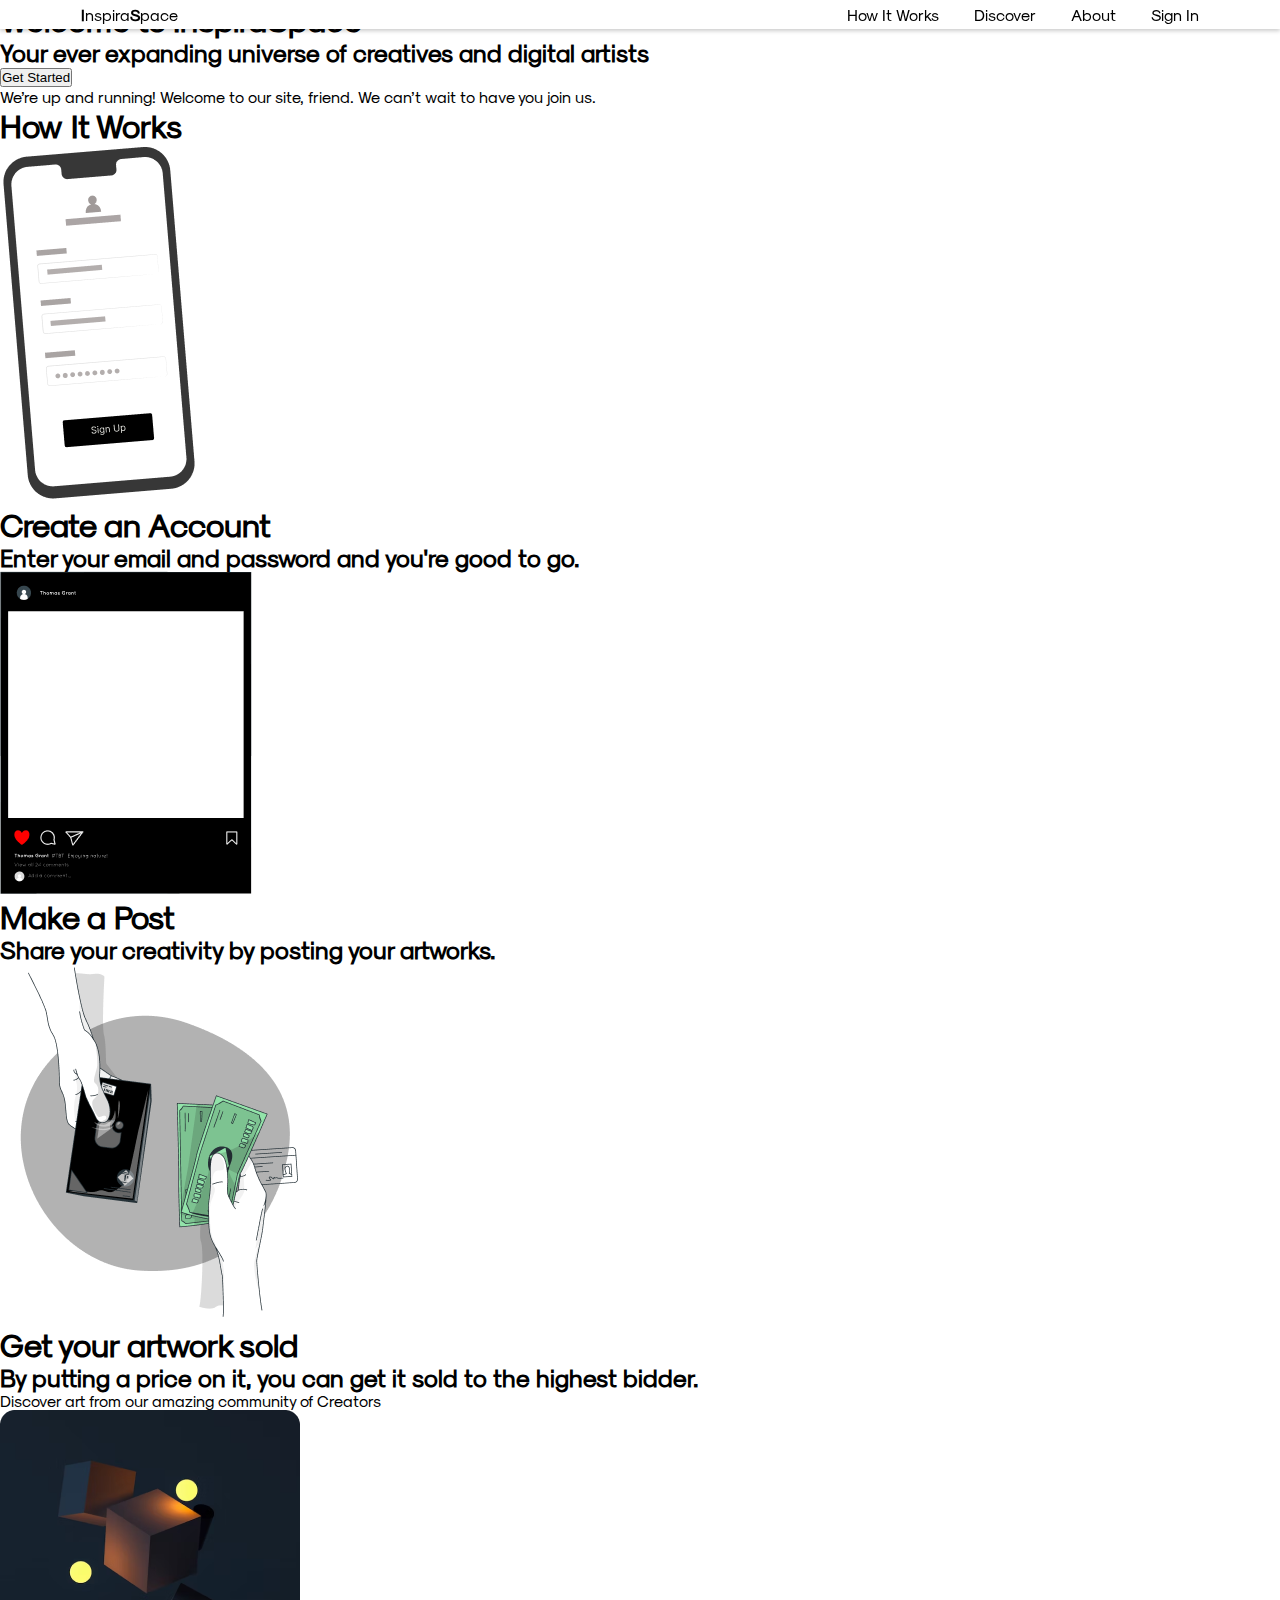
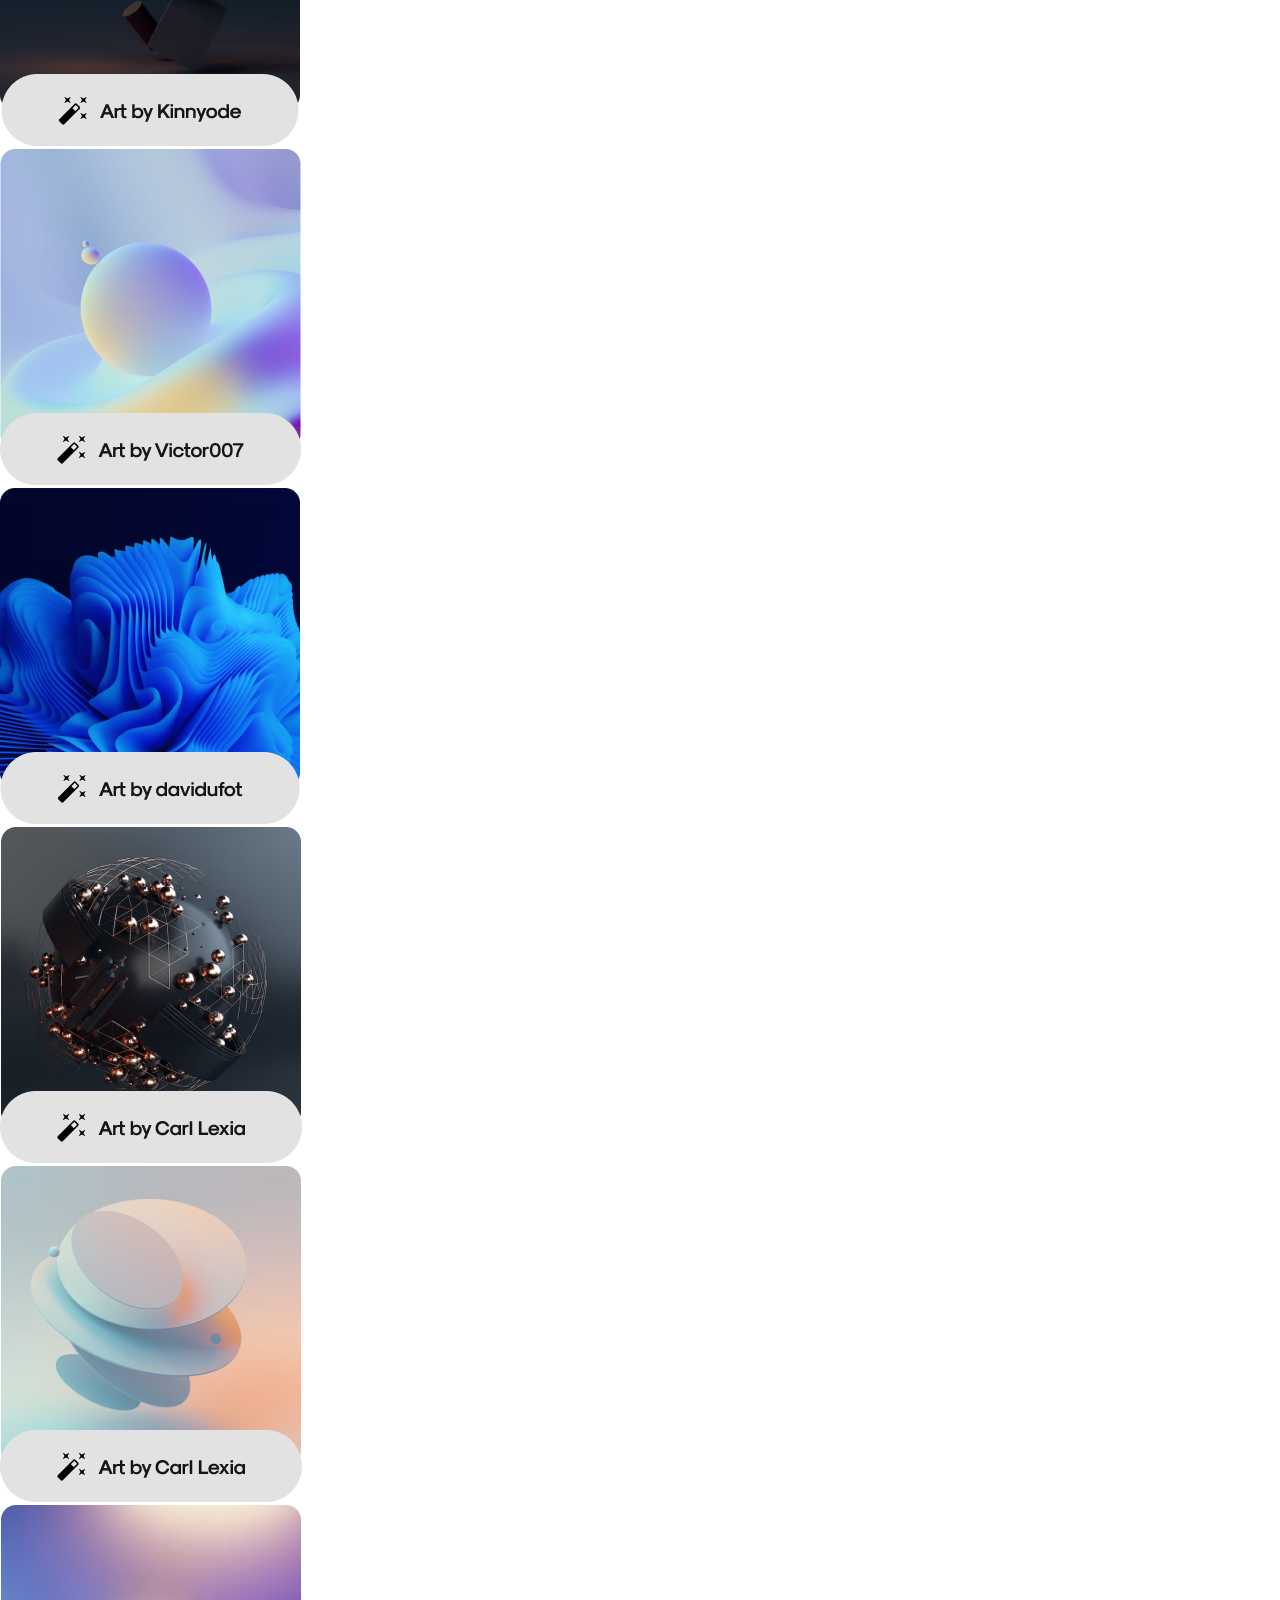
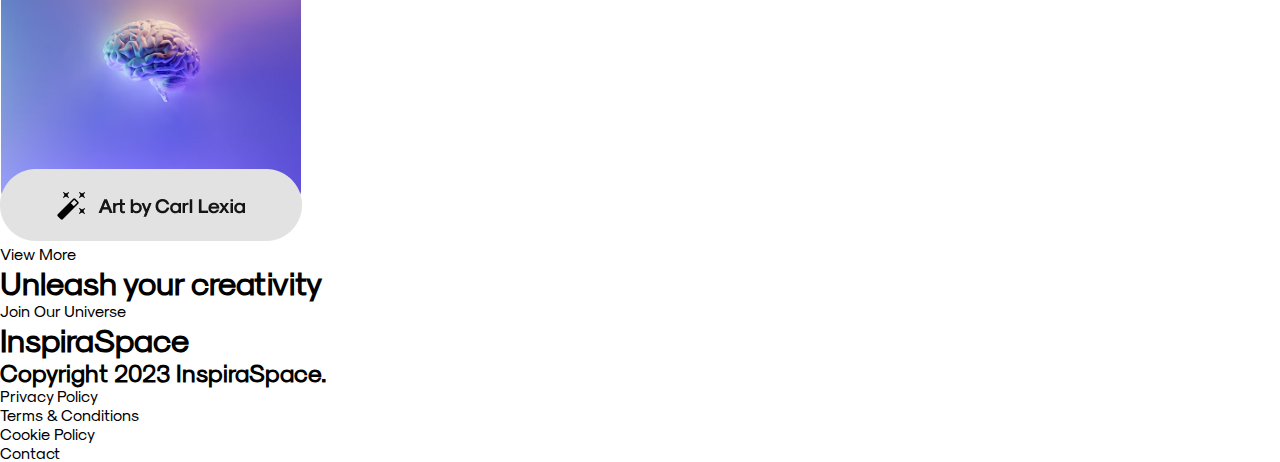
==== commit 335f480c: "yes" ====
--- a/index.html
+++ b/index.html
@@ -7,6 +7,7 @@
     <title>InspiraSpace</title>
     <link rel="stylesheet" href="style.css" />
   </head>
+
   <body>
     <div class="header">
       <div class="navlinks">
@@ -44,7 +45,9 @@
         you join us.
       </p>
     </div>
-    <div class="text"><h1>How It Works</h1></div>
+    <div class="text">
+      <h1>How It Works</h1>
+    </div>
     <div class="divcontainer">
       <div class="middlesection">
         <div class="div1">
@@ -108,7 +111,25 @@
     </div>
 
     <div class="viewmore">
-      <p>View More</p>
+      <p>
+        View More
+        <svg
+          width="20"
+          height="10"
+          viewBox="0 0 20 16"
+          fill="none"
+          xmlns="http://www.w3.org/2000/svg"
+        >
+          <path
+            d="M12.43 1.93005L18.5 8.00005L12.43 14.0701M1.5 8.00005H18.33"
+            stroke="white"
+            stroke-width="3"
+            stroke-miterlimit="10"
+            stroke-linecap="round"
+            stroke-linejoin="round"
+          />
+        </svg>
+      </p>
     </div>
     <div class="footersection">
       <div class="footerimage">
--- a/style.css
+++ b/style.css
@@ -3,49 +3,65 @@
     src: url(Sk-Modernist/Sk-Modernist-Regular.otf);
 }
 
-
-*,body{
+*,
+body {
     margin: 0;
     padding: 0;
     box-sizing: border-box;
 }
 
-body{
+body {
     font-family: myfont1;
 }
 
-.header{
+.header {
     position: fixed;
     background-color: white;
     width: 100%;
+<<<<<<< HEAD
     padding: 10px;
     box-shadow: 0 2px 4px 0 rgba(0,0,0,.2);
-}
-
-.navlinks{
+=======
+    padding: 17px;
+    box-shadow: 0 2px 4px 0 rgba(0, 0, 0, 0.2);
+    z-index: 10000;
+>>>>>>> ded7548af4db2d0e2c20e852133b60bc3dc47c01
+}
+
+.navlinks {
     display: flex;
     width: 100%;
     align-items: center;
     padding: 5px;
     justify-content: space-evenly;
     gap: 30px;
-    
-}
-
-
-
-.links{
+}
+
+.links {
     display: flex;
     gap: 35px;
     align-items: center;
 }
-.links a{
+
+.links a {
     text-decoration: none;
     color: black;
 }
 
+<<<<<<< HEAD
 
 .section1{
+=======
+.twosections {
+    display: flex;
+    background-color: rgb(255, 255, 255);
+    width: 100%;
+    height: 100vh;
+    padding: 30px;
+}
+
+.section1 {
+>>>>>>> ded7548af4db2d0e2c20e852133b60bc3dc47c01
     display: flex;
     width: 100%;
     height: 100vh;
@@ -60,29 +76,29 @@
 
 
 
-.assets{
-
+.assets {
     width: 95%;
     justify-self: flex-start;
     padding-left: 50px;
     margin-top: 50px;
 }
 
-.section1 h1{
+.section1 h1 {
     font-weight: 800;
     font-size: 60px;
     padding-left: 30px;
 }
 
-.section1 h2{
-width: 60%;
-display: flex;
-padding-left: 30px;
-font-size: 20px;
-padding-top: 10px;
-font-weight: lighter;
-}
-
+.section1 h2 {
+    width: 60%;
+    display: flex;
+    padding-left: 30px;
+    font-size: 20px;
+    padding-top: 10px;
+    font-weight: lighter;
+}
+
+<<<<<<< HEAD
 .sectiontexthead{
     color: white;
     display: flex;
@@ -94,6 +110,11 @@
 .section1 button{
     background-color: rgb(255 255 255);
     color: black;
+=======
+.section1 button {
+    background-color: rgb(0, 0, 0);
+    color: white;
+>>>>>>> ded7548af4db2d0e2c20e852133b60bc3dc47c01
     width: 200px;
     padding: 10px;
     border: 1px solid black;
@@ -106,19 +127,25 @@
     transition: 0.5s;
 }
 
+<<<<<<< HEAD
 .section1 button:hover{
     background-color: rgb(0, 0, 0);
     color: rgb(255, 255, 255);
     border: 1px solid rgb(221, 221, 221);
-}
-
-.signin:hover{
+=======
+.section1 button:hover {
+    background-color: white;
+    color: black;
+>>>>>>> ded7548af4db2d0e2c20e852133b60bc3dc47c01
+}
+
+.signin:hover {
     background-color: black;
     color: white;
     border: 1px solid #fff;
 }
 
-.signin{
+.signin {
     width: 120px;
     display: flex;
     justify-content: center;
@@ -126,64 +153,74 @@
     padding: 5px;
     border: 1px solid #ccc;
     text-decoration: none;
-color: black;
-font-weight: 400;
-line-height: 24px;
-letter-spacing: -0.01em;
-transition: 0.5s;
-
-}
-
-
-.sectiontag{
-    width: 100%;
-    background-color: #FFE661;
     color: black;
-    padding: 10px;
-    text-align: center;
-}
-
-.sectiontag p{
+    font-weight: 400;
+    line-height: 24px;
+    letter-spacing: -0.01em;
+    transition: 0.5s;
+}
+
+<<<<<<< HEAD
+=======
+.section2 {
+    display: flex;
+    width: 100%;
+    background-image: url(image\ 4.png);
+    background-size: auto;
+    background-repeat: no-repeat;
+    background-position: center;
+    margin-top: 50px;
+}
+>>>>>>> ded7548af4db2d0e2c20e852133b60bc3dc47c01
+
+.sectiontag {
+    width: 100%;
+    background-color: #ffe661;
+    color: black;
+    padding: 10px;
+    text-align: center;
+}
+
+.sectiontag p {
     font-size: 20px;
     font-weight: bold;
 }
 
-.text h1{
+.text h1 {
     justify-content: center;
     display: flex;
     font-size: 40px;
     margin-top: 70px;
     margin-left: 30px;
-
-}
-
-.middlesection{
+}
+
+.middlesection {
     margin-top: 50px;
     display: flex;
     width: 100%;
     height: 70vh;
 }
 
-.sec1{
+.sec1 {
     width: 100%;
     height: fit-content;
     padding: 20px;
-    
 }
 
 .sec1:hover {
-    -ms-transform: scale(1.1); 
-    -webkit-transform: scale(1.1); 
-    transform: scale(1.1); 
+    -ms-transform: scale(1.1);
+    -webkit-transform: scale(1.1);
+    transform: scale(1.1);
     transition: 0.4s;
-  }
-
-.div1 h1, .div2 h1, .div3 h1{
+}
+
+.div1 h1,
+.div2 h1,
+.div3 h1 {
     font-size: 30px;
-
-}
-
-.div1 h2{
+}
+
+.div1 h2 {
     font-size: 15px;
     width: 45%;
     margin-left: auto;
@@ -191,7 +228,7 @@
     font-weight: lighter;
 }
 
-.div2 h2{
+.div2 h2 {
     font-size: 15px;
     width: 40%;
     margin-left: auto;
@@ -199,7 +236,7 @@
     font-weight: lighter;
 }
 
-.div3 h2{
+.div3 h2 {
     font-size: 15px;
     width: 45%;
     margin-left: auto;
@@ -207,79 +244,81 @@
     font-weight: lighter;
 }
 
-.sec1 img{
+.sec1 img {
     width: 100%;
     height: 227px;
-    object-fit: contain;  
-}
-
-.sec3 img{
+    object-fit: contain;
+}
+
+.sec3 img {
     width: 100%;
     height: 238px;
-    object-fit: contain;  
-}
-
-
-.sec2 img{
+    object-fit: contain;
+}
+
+.sec2 img {
     width: 100%;
     height: 245px;
     object-fit: contain;
 }
 
-.sec2{
-    width: 100%;
-    height: fit-content;
-padding: 20px;
-
-}
-
-.sec2:hover {
-    -ms-transform: scale(1.1); 
-    -webkit-transform: scale(1.1); 
-    transform: scale(1.1); 
-    transition: 0.4s;
-  }
-
-.sec3{
+.sec2 {
     width: 100%;
     height: fit-content;
     padding: 20px;
-    
+}
+
+.sec2:hover {
+    -ms-transform: scale(1.1);
+    -webkit-transform: scale(1.1);
+    transform: scale(1.1);
+    transition: 0.4s;
+}
+
+.sec3 {
+    width: 100%;
+    height: fit-content;
+    padding: 20px;
 }
 
 .sec3:hover {
-    -ms-transform: scale(1.1); 
-    -webkit-transform: scale(1.1); 
-    transform: scale(1.1); 
+    -ms-transform: scale(1.1);
+    -webkit-transform: scale(1.1);
+    transform: scale(1.1);
     transition: 0.4s;
-  }
-
-.sec4, .sec5, .sec6{
-    width: 100%;
-    padding: 10px;
-}
-
-.sec4 img, .sec5 img, .sec6 img{
+}
+
+.sec4,
+.sec5,
+.sec6 {
+    width: 100%;
+    padding: 10px;
+}
+
+.sec4 img,
+.sec5 img,
+.sec6 img {
     width: 100%;
     height: 200px;
     object-fit: contain;
 }
 
-.sec7, .sec8, .sec9{
-    width: 100%;
-    padding: 10px;
-}
-
-.sec7 img, .sec8 img, .sec9 img{
+.sec7,
+.sec8,
+.sec9 {
+    width: 100%;
+    padding: 10px;
+}
+
+.sec7 img,
+.sec8 img,
+.sec9 img {
     width: 100%;
     height: 200px;
     object-fit: contain;
 }
 
-
-
-
-.div1{
+.div1 {
     display: flex;
     flex-direction: column;
     width: 100%;
@@ -287,26 +326,25 @@
     padding: 20px;
 }
 
-
-.div2{
+.div2 {
     text-align: center;
     display: flex;
     flex-direction: column;
     width: 100%;
 }
 
-.div3{
+.div3 {
     display: flex;
     flex-direction: column;
     width: 100%;
     text-align: center;
 }
 
-.divcontainer{
-    display: flex;
-}
-
-.discoversection{
+.divcontainer {
+    display: flex;
+}
+
+.discoversection {
     width: 100%;
     color: black;
     padding: 10px;
@@ -315,24 +353,44 @@
     justify-content: center;
 }
 
-.discoversection p{
+.discoversection p {
     font-size: 50px;
     font-weight: bold;
     width: 60%;
 }
 
-.imagessection{
-    display: flex;
-    width: 100%;
+.imagessection {
+    display: flex;
+    width: 100%;
+<<<<<<< HEAD
     margin-top: 60px;
     
 
 
-}
-
-
+=======
+    margin-top: 20px;
+    position: relative;
+>>>>>>> ded7548af4db2d0e2c20e852133b60bc3dc47c01
+}
+
+.imagessection::before {
+    content: "";
+    position: absolute;
+    top: 0;
+    left: 0;
+    width: 100%;
+    height: 100%;
+    background: linear-gradient( 180deg, rgba(217, 217, 217, 0) 70%, #ffffff 100%);
+    pointer-events: none;
+}
+
+<<<<<<< HEAD
 .viewmore p{
     width:130px;
+=======
+.viewmore {
+    width: 130px;
+>>>>>>> ded7548af4db2d0e2c20e852133b60bc3dc47c01
     display: flex;
     justify-content: center;
     align-items: center;
@@ -348,7 +406,7 @@
     margin-left: auto;
     margin-right: auto;
     margin-top: 10px;
-
+    position: relative;
 }
 .viewmore :hover{
     background-color: rgb(255, 255, 255);
@@ -356,20 +414,16 @@
     border: 1px solid rgb(0, 0, 0);
 }
 
-
-
-
-.footersection{
-    display: flex;
-    margin-top: 20px;
+.footersection {
+    display: flex;
     background-image: url(Frame\ 96.png);
     width: 100%;
-    height: 100vh;
-    justify-content: center;
-    align-items: center;
-    text-align: center;
-    background-repeat: no-repeat;
+    height: 50vh;
+    justify-content: center;
+    align-items: center;
+    text-align: center;
     background-size: cover;
+<<<<<<< HEAD
 
     
     
@@ -387,10 +441,21 @@
 justify-content: center;
 
 
-}
-
-.footerbutton p{
-    width:170px;
+=======
+}
+
+.footerimage h1 {
+    color: white;
+>>>>>>> ded7548af4db2d0e2c20e852133b60bc3dc47c01
+}
+
+.footerbutton {
+    display: flex;
+    justify-content: center;
+}
+
+.footerbutton p {
+    width: 170px;
     display: flex;
     justify-content: center;
     align-items: center;
@@ -404,6 +469,7 @@
     transition: 0.4s;
 }
 
+<<<<<<< HEAD
 .footerbutton :hover{
 
     background-color: rgb(255, 255, 255);
@@ -411,33 +477,33 @@
     border: 1px solid rgb(0, 0, 0);
 }
 .footertext{
+=======
+.footertext {
+>>>>>>> ded7548af4db2d0e2c20e852133b60bc3dc47c01
     display: flex;
     background: black;
     width: 100%;
     height: 30vh;
 }
 
-.footersections{
+.footersections {
     display: flex;
     width: 100%;
     padding: 20px;
     justify-content: center;
 }
 
-.ftext1{
-    display: flex;
-    width: 100%;
-    height: 200px;
-  
-}
-
-.ftext2{
-    display: flex;
-    width: 100%;
-    height: 200px;
-}
-
-.details{
+.ftext1 {
+    display: flex;
+    width: 100%;
+}
+
+.ftext2 {
+    display: flex;
+    width: 100%;
+}
+
+.details {
     display: flex;
     justify-content: center;
     flex-direction: column;
@@ -445,21 +511,19 @@
     text-align: center;
 }
 
-
-.details h1{
-font-size: 25px;
-padding-left: 80px;
-color: white;
-
-}
-
-.details h2{
+.details h1 {
+    font-size: 25px;
+    padding-left: 80px;
+    color: white;
+}
+
+.details h2 {
     font-size: 12px;
     padding-left: 120px;
     color: white;
 }
 
-.detailstwo{
+.detailstwo {
     margin-right: 50px;
     display: flex;
     justify-content: center;
@@ -469,7 +533,8 @@
     text-align: center;
     margin-left: auto;
 }
-.detailstwo p{
+
+.detailstwo p {
     font-size: 12px;
     color: white;
 }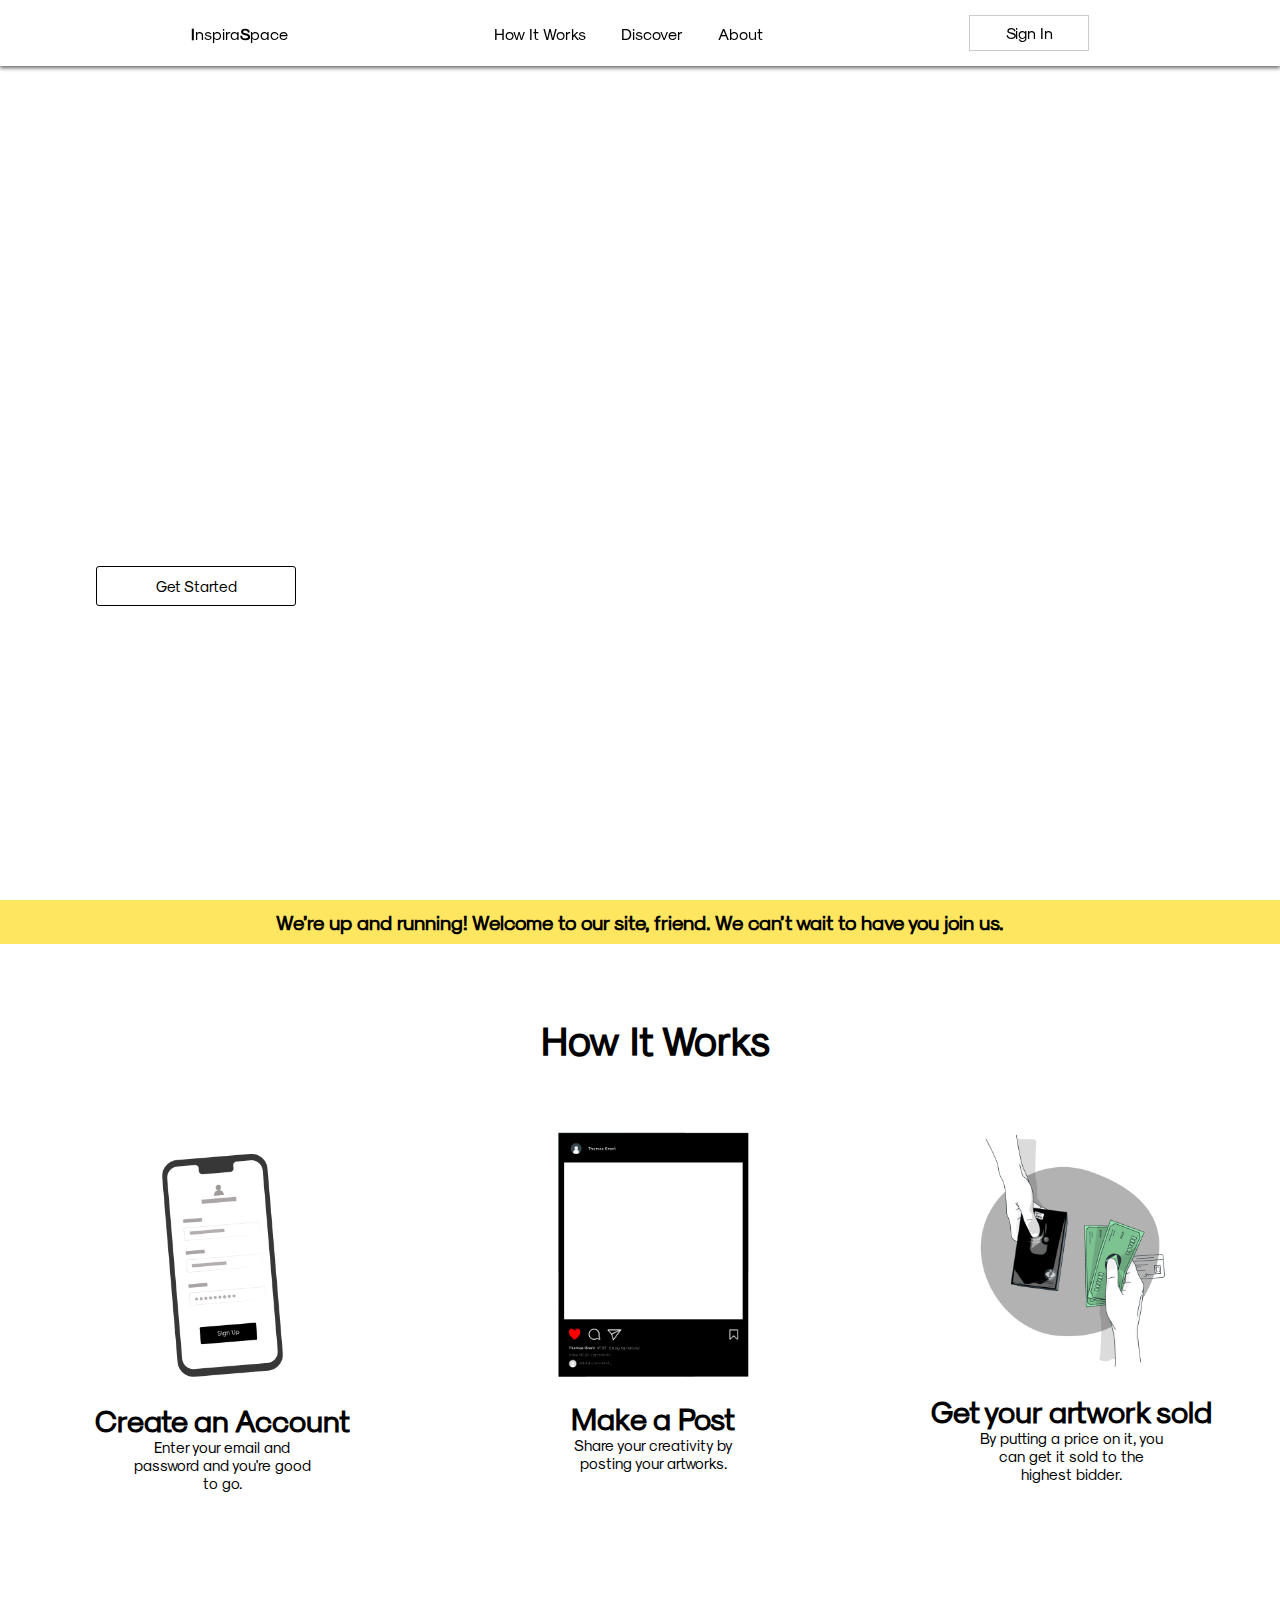
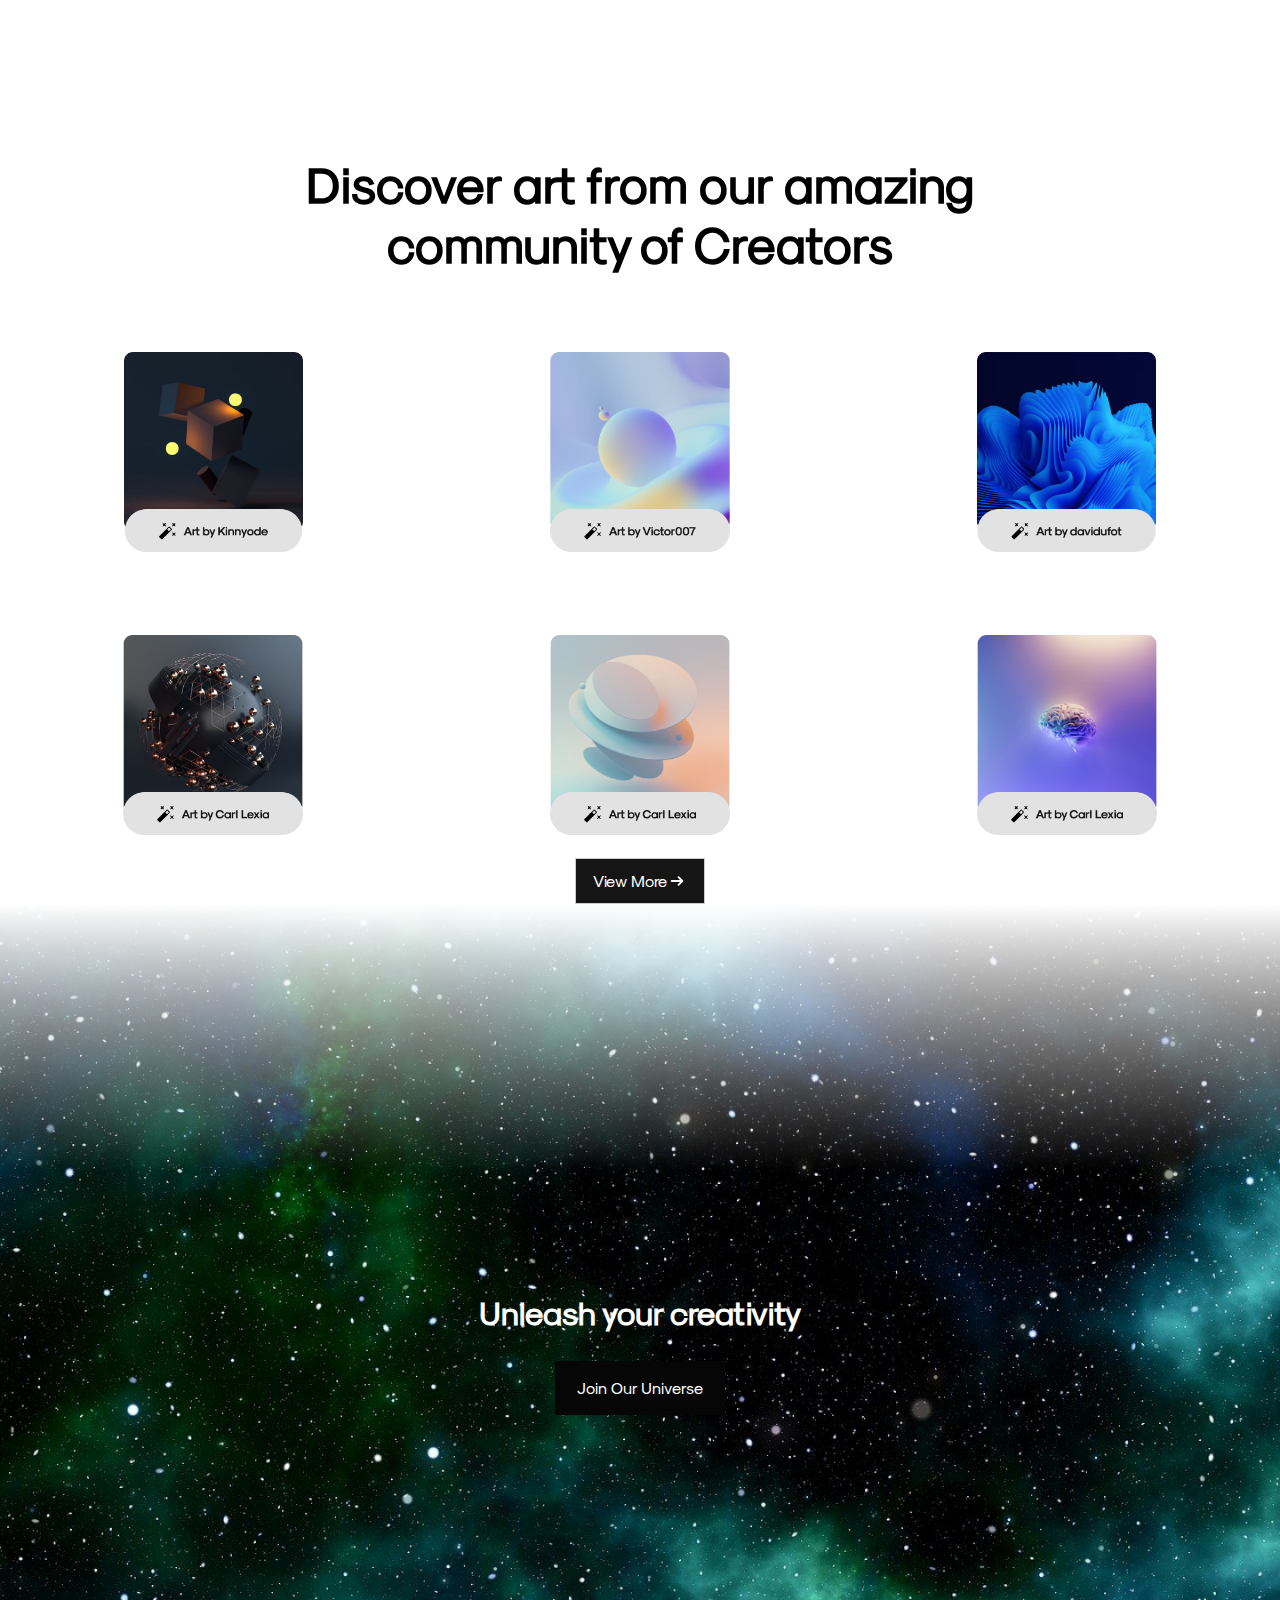
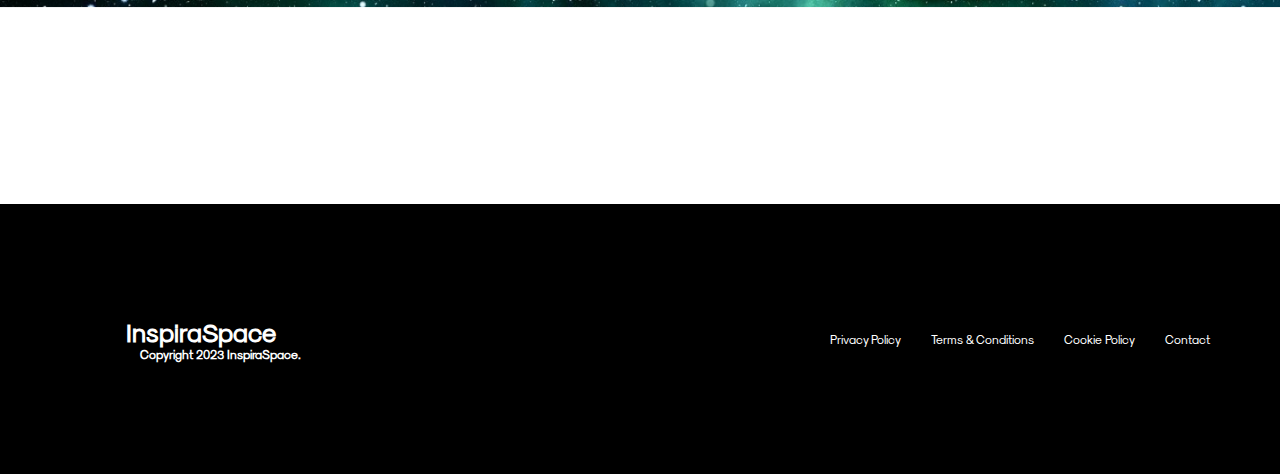
==== commit 1ee3f58a: "www" ====
--- a/index.html
+++ b/index.html
@@ -12,20 +12,12 @@
     <div class="header">
       <div class="navlinks">
         <p><b>I</b>nspira<b>S</b>pace</p>
-        <a href=""></a>
-        <a href=""></a>
-        <a href=""></a>
-        <a href=""></a>
         <div class="links">
-          <a href=""></a>
-          <a href=""></a>
-          <a href=""></a>
-          <a href=""></a>
           <a href="Howitworks.html">How It Works</a>
           <a href="discovermore.html">Discover</a>
           <a href="about.html">About</a>
-          <a href="signin.html" class="signin"> Sign In </a>
         </div>
+        <a href="signin.html" class="signin"> Sign In </a>
       </div>
     </div>
 
--- a/style.css
+++ b/style.css
@@ -3,14 +3,10 @@
     src: url(Sk-Modernist/Sk-Modernist-Regular.otf);
 }
 
-*,
-body {
+*,body {
     margin: 0;
     padding: 0;
     box-sizing: border-box;
-}
-
-body {
     font-family: myfont1;
 }
 
@@ -18,14 +14,9 @@
     position: fixed;
     background-color: white;
     width: 100%;
-<<<<<<< HEAD
-    padding: 10px;
-    box-shadow: 0 2px 4px 0 rgba(0,0,0,.2);
-=======
-    padding: 17px;
-    box-shadow: 0 2px 4px 0 rgba(0, 0, 0, 0.2);
-    z-index: 10000;
->>>>>>> ded7548af4db2d0e2c20e852133b60bc3dc47c01
+    padding: 10px;
+    box-shadow: 0 2px 4px 0 rgba(50, 50, 50, 0.75);
+    z-index: 9999999999999999;
 }
 
 .navlinks {
@@ -48,20 +39,8 @@
     color: black;
 }
 
-<<<<<<< HEAD
 
 .section1{
-=======
-.twosections {
-    display: flex;
-    background-color: rgb(255, 255, 255);
-    width: 100%;
-    height: 100vh;
-    padding: 30px;
-}
-
-.section1 {
->>>>>>> ded7548af4db2d0e2c20e852133b60bc3dc47c01
     display: flex;
     width: 100%;
     height: 100vh;
@@ -98,7 +77,6 @@
     font-weight: lighter;
 }
 
-<<<<<<< HEAD
 .sectiontexthead{
     color: white;
     display: flex;
@@ -110,11 +88,6 @@
 .section1 button{
     background-color: rgb(255 255 255);
     color: black;
-=======
-.section1 button {
-    background-color: rgb(0, 0, 0);
-    color: white;
->>>>>>> ded7548af4db2d0e2c20e852133b60bc3dc47c01
     width: 200px;
     padding: 10px;
     border: 1px solid black;
@@ -127,16 +100,10 @@
     transition: 0.5s;
 }
 
-<<<<<<< HEAD
 .section1 button:hover{
     background-color: rgb(0, 0, 0);
     color: rgb(255, 255, 255);
     border: 1px solid rgb(221, 221, 221);
-=======
-.section1 button:hover {
-    background-color: white;
-    color: black;
->>>>>>> ded7548af4db2d0e2c20e852133b60bc3dc47c01
 }
 
 .signin:hover {
@@ -160,18 +127,6 @@
     transition: 0.5s;
 }
 
-<<<<<<< HEAD
-=======
-.section2 {
-    display: flex;
-    width: 100%;
-    background-image: url(image\ 4.png);
-    background-size: auto;
-    background-repeat: no-repeat;
-    background-position: center;
-    margin-top: 50px;
-}
->>>>>>> ded7548af4db2d0e2c20e852133b60bc3dc47c01
 
 .sectiontag {
     width: 100%;
@@ -199,6 +154,7 @@
     display: flex;
     width: 100%;
     height: 70vh;
+    overflow: hidden;
 }
 
 .sec1 {
@@ -362,35 +318,15 @@
 .imagessection {
     display: flex;
     width: 100%;
-<<<<<<< HEAD
     margin-top: 60px;
     
 
 
-=======
-    margin-top: 20px;
-    position: relative;
->>>>>>> ded7548af4db2d0e2c20e852133b60bc3dc47c01
-}
-
-.imagessection::before {
-    content: "";
-    position: absolute;
-    top: 0;
-    left: 0;
-    width: 100%;
-    height: 100%;
-    background: linear-gradient( 180deg, rgba(217, 217, 217, 0) 70%, #ffffff 100%);
-    pointer-events: none;
-}
-
-<<<<<<< HEAD
+}
+
+
 .viewmore p{
     width:130px;
-=======
-.viewmore {
-    width: 130px;
->>>>>>> ded7548af4db2d0e2c20e852133b60bc3dc47c01
     display: flex;
     justify-content: center;
     align-items: center;
@@ -418,12 +354,11 @@
     display: flex;
     background-image: url(Frame\ 96.png);
     width: 100%;
-    height: 50vh;
+    height: 100vh;
     justify-content: center;
     align-items: center;
     text-align: center;
     background-size: cover;
-<<<<<<< HEAD
 
     
     
@@ -441,12 +376,6 @@
 justify-content: center;
 
 
-=======
-}
-
-.footerimage h1 {
-    color: white;
->>>>>>> ded7548af4db2d0e2c20e852133b60bc3dc47c01
 }
 
 .footerbutton {
@@ -469,7 +398,6 @@
     transition: 0.4s;
 }
 
-<<<<<<< HEAD
 .footerbutton :hover{
 
     background-color: rgb(255, 255, 255);
@@ -477,9 +405,6 @@
     border: 1px solid rgb(0, 0, 0);
 }
 .footertext{
-=======
-.footertext {
->>>>>>> ded7548af4db2d0e2c20e852133b60bc3dc47c01
     display: flex;
     background: black;
     width: 100%;
@@ -537,4 +462,61 @@
 .detailstwo p {
     font-size: 12px;
     color: white;
-}+}
+
+
+
+
+@media screen  and (max-width:700px){
+.links{
+    display: none;
+}
+
+.sectiontexthead{
+    width: 100%;
+}
+.sectiontag p {
+    font-size: 10px;
+}
+
+.middlesection{
+    flex-direction: column;
+    height: 100%;
+}
+
+.imagessection{
+    flex-direction: column;
+    margin-top: 10px;
+}
+
+
+.discoversection p {
+    font-size: 20px;
+    width: 100%;
+    margin-top: 30px;
+}
+
+.section1 h1{
+    font-size: 43px;
+    padding-left: 30px;
+}
+.detailstwo{
+    display: none;
+}
+
+.section1 h2{
+    width: 100%;
+}
+
+.footersection{
+    height: 100%;
+    padding: 10px;
+}
+.footertext{
+    height: 100%;
+}
+
+.section1 button{
+    border: none;
+}
+}
